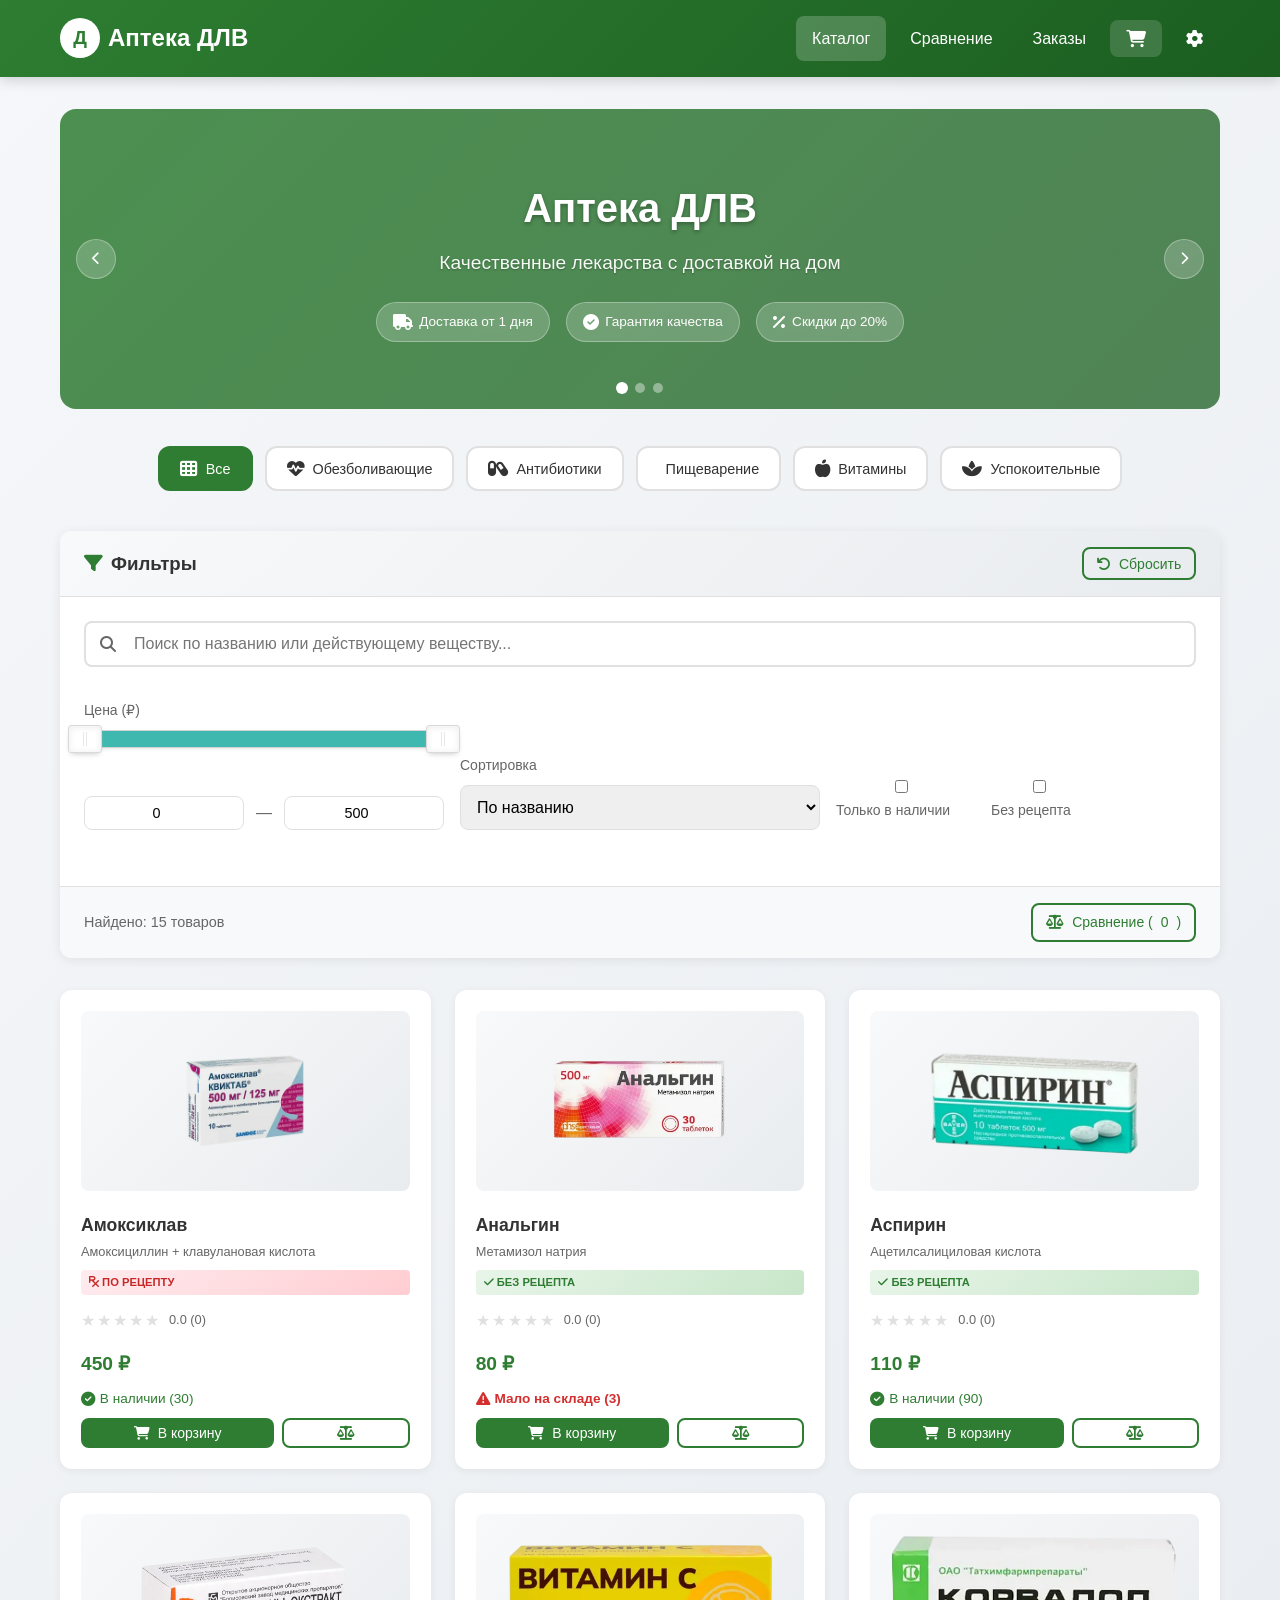
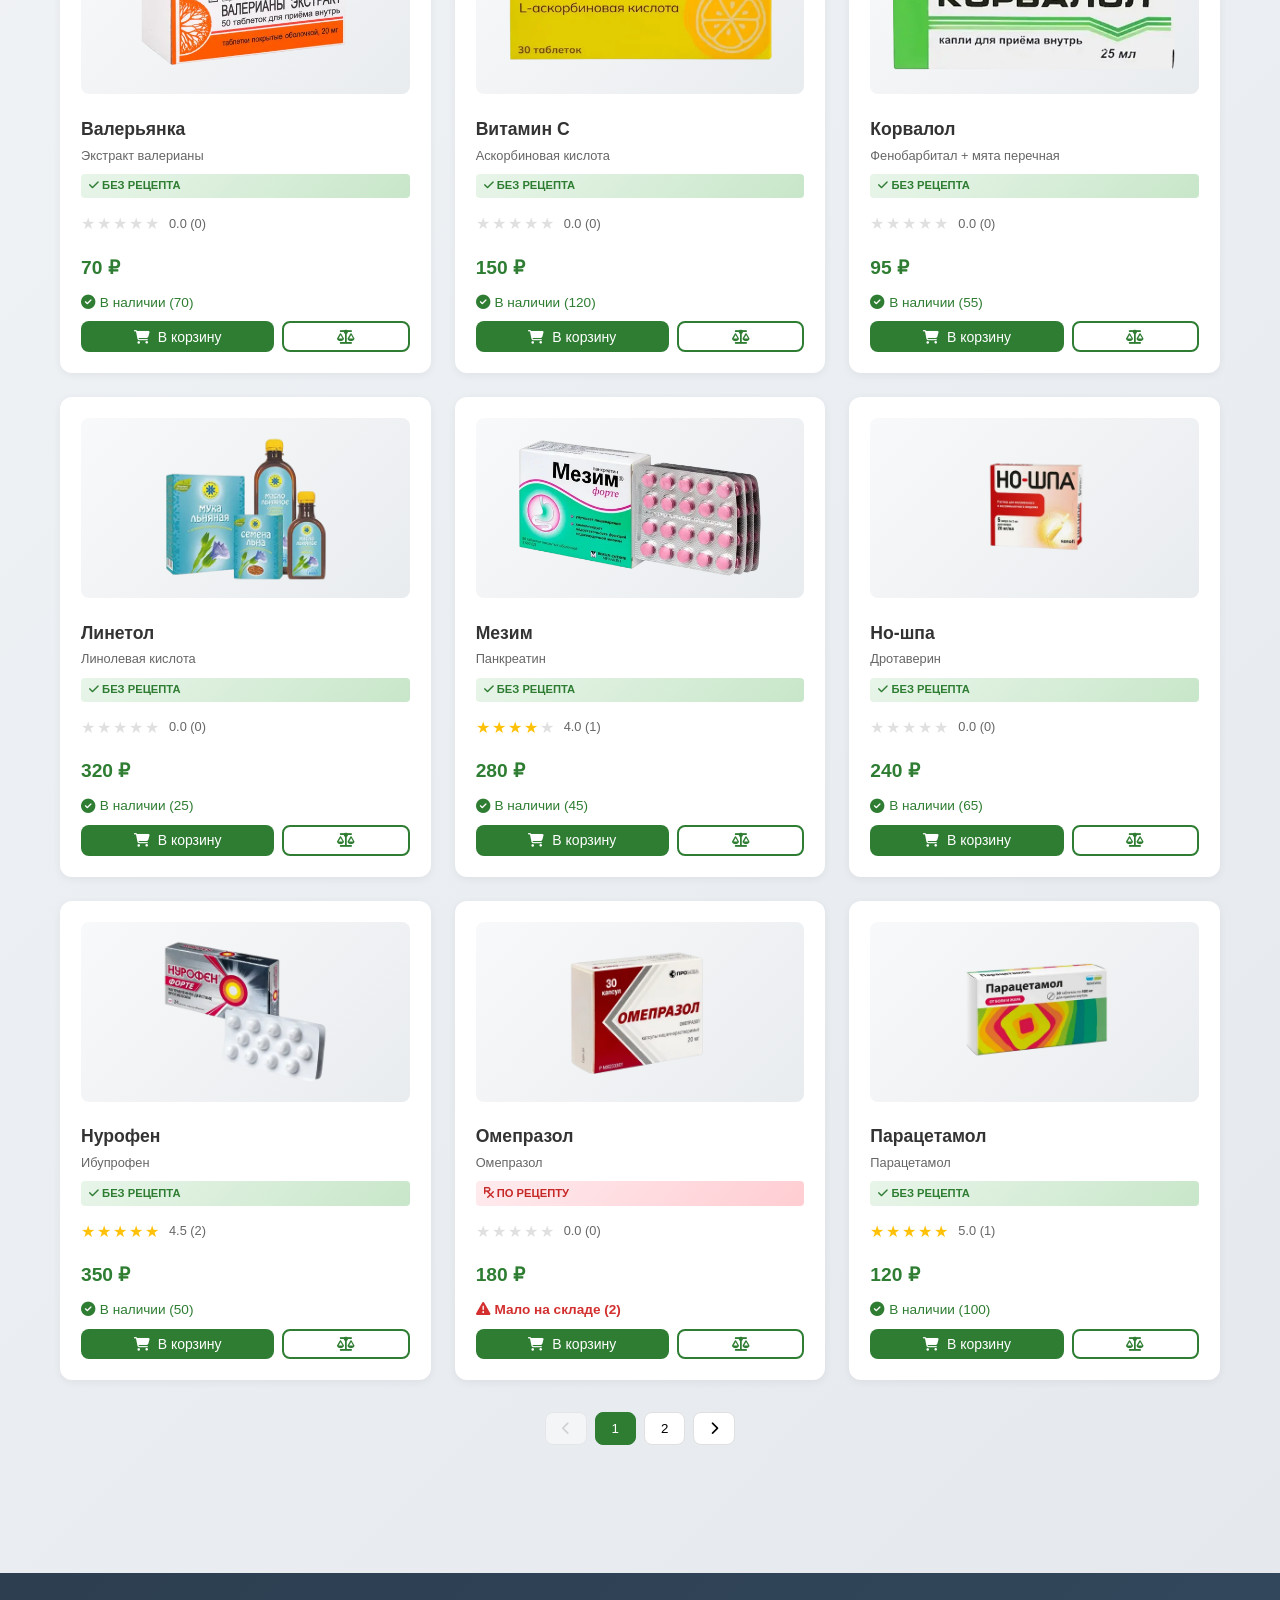
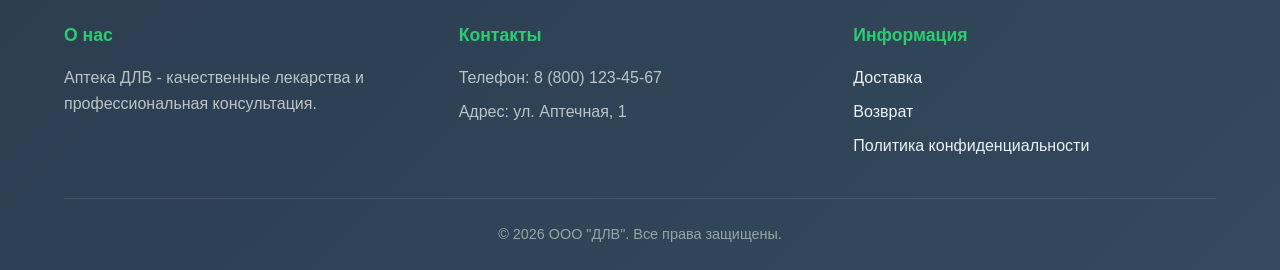
==== index.html @ 84125426 "first commit" ====
<!DOCTYPE html>
<html lang="ru">
<head>
    <meta charset="UTF-8">
    <meta name="viewport" content="width=device-width, initial-scale=1.0">
    <title>Аптека ДЛВ - Каталог</title>
    <link rel="stylesheet" href="css/style.css">
    <link rel="stylesheet" href="https://cdnjs.cloudflare.com/ajax/libs/font-awesome/6.4.0/css/all.min.css">
    <link rel="stylesheet" href="libs/nouislider.min.css">
</head>
<body>
    <header>
        <div class="container">
            <div class="header-content">
                <a href="index.html" class="logo">
                    <span class="logo-icon">Д</span>
                    Аптека ДЛВ
                </a>
                <nav>
                    <a href="index.html" class="active">Каталог</a>
                    <a href="compare.html">Сравнение</a>
                    <a href="orders.html">Заказы</a>
                    <a href="cart.html" class="cart-link">
                        <i class="fas fa-shopping-cart"></i>
                        <span id="cart-counter">0</span>
                    </a>
                    <a href="admin.html" title="Админ-панель">
                        <i class="fas fa-cog"></i>
                    </a>
                </nav>
            </div>
        </div>
    </header>

    <main>
        <div class="container">
            <div class="hero-slider">
                <div class="hero-slides">
                    <div class="hero-slide active" style="background-image: url('assets/images/hero-1.jpg');">
                        <div class="hero-overlay"></div>
                        <div class="hero-content">
                            <h1>Аптека ДЛВ</h1>
                            <p>Качественные лекарства с доставкой на дом</p>
                            <div class="hero-badges">
                                <span class="hero-badge"><i class="fas fa-truck"></i> Доставка от 1 дня</span>
                                <span class="hero-badge"><i class="fas fa-check-circle"></i> Гарантия качества</span>
                                <span class="hero-badge"><i class="fas fa-percent"></i> Скидки до 20%</span>
                            </div>
                        </div>
                    </div>
                    <div class="hero-slide" style="background-image: url('assets/images/hero-2.jpg');">
                        <div class="hero-overlay"></div>
                        <div class="hero-content">
                            <h1>Более 1000 товаров</h1>
                            <p>Широкий ассортимент лекарств и витаминов</p>
                            <div class="hero-badges">
                                <span class="hero-badge"><i class="fas fa-pills"></i> Рецептурные препараты</span>
                                <span class="hero-badge"><i class="fas fa-leaf"></i> Натуральные средства</span>
                                <span class="hero-badge"><i class="fas fa-shield-alt"></i> Сертифицированная продукция</span>
                            </div>
                        </div>
                    </div>
                    <div class="hero-slide" style="background-image: url('assets/images/hero-3.jpg');">
                        <div class="hero-overlay"></div>
                        <div class="hero-content">
                            <h1>Профессиональная консультация</h1>
                            <p>Наши фармацевты помогут подобрать нужное лекарство</p>
                            <div class="hero-badges">
                                <span class="hero-badge"><i class="fas fa-user-md"></i> Опытные специалисты</span>
                                <span class="hero-badge"><i class="fas fa-clock"></i> Работаем ежедневно</span>
                                <span class="hero-badge"><i class="fas fa-phone"></i> 8 (800) 123-45-67</span>
                            </div>
                        </div>
                    </div>
                </div>
                <button class="hero-prev" onclick="changeSlide(-1)"><i class="fas fa-chevron-left"></i></button>
                <button class="hero-next" onclick="changeSlide(1)"><i class="fas fa-chevron-right"></i></button>
                <div class="hero-dots"></div>
            </div>

            <div class="category-tabs">
                <button class="category-tab active" data-category="">
                    <i class="fas fa-th"></i>
                    <span>Все</span>
                </button>
                <button class="category-tab" data-category="Обезболивающие">
                    <i class="fas fa-heartbeat"></i>
                    <span>Обезболивающие</span>
                </button>
                <button class="category-tab" data-category="Антибиотики">
                    <i class="fas fa-capsules"></i>
                    <span>Антибиотики</span>
                </button>
                <button class="category-tab" data-category="Пищеварение">
                    <i class="fas fa-stomach"></i>
                    <span>Пищеварение</span>
                </button>
                <button class="category-tab" data-category="Витамины">
                    <i class="fas fa-apple-whole"></i>
                    <span>Витамины</span>
                </button>
                <button class="category-tab" data-category="Успокоительные">
                    <i class="fas fa-spa"></i>
                    <span>Успокоительные</span>
                </button>
            </div>

            <div class="filters-panel">
                <div class="filters-header">
                    <h3><i class="fas fa-filter"></i> Фильтры</h3>
                    <button class="btn btn-sm btn-outline" id="clear-filters">
                        <i class="fas fa-undo"></i> Сбросить
                    </button>
                </div>
                <div class="filters-body">
                    <div class="filter-row">
                        <div class="filter-search">
                            <i class="fas fa-search"></i>
                            <input type="text" id="search-input" placeholder="Поиск по названию или действующему веществу...">
                        </div>
                    </div>
                    <div class="filter-row filters-grid">
                        <div class="filter-group">
                            <label>Цена (₽)</label>
                            <div id="price-slider" class="price-slider"></div>
                            <div class="price-inputs">
                                <input type="number" id="price-min" placeholder="От" value="0">
                                <span>—</span>
                                <input type="number" id="price-max" placeholder="До" value="1000">
                            </div>
                        </div>
                        <div class="filter-group">
                            <label>Сортировка</label>
                            <select id="sort-select">
                                <option value="name">По названию</option>
                                <option value="price-asc">Цена ↑</option>
                                <option value="price-desc">Цена ↓</option>
                                <option value="rating">По рейтингу</option>
                                <option value="stock">По популярности</option>
                            </select>
                        </div>
                        <div class="filter-group filter-checkboxes">
                            <label class="checkbox-wrapper">
                                <input type="checkbox" id="in-stock-only">
                                <span>Только в наличии</span>
                            </label>
                            <label class="checkbox-wrapper">
                                <input type="checkbox" id="prescription-only">
                                <span>Без рецепта</span>
                            </label>
                        </div>
                    </div>
                </div>
                <div class="results-info">
                    <span id="results-count">Найдено: 0 товаров</span>
                    <span class="compare-link">
                        <a href="compare.html" class="btn btn-outline btn-sm">
                            <i class="fas fa-balance-scale"></i> Сравнение (<span id="compare-count">0</span>)
                        </a>
                    </span>
                </div>
            </div>

            <div id="goods-container" class="grid goods-grid"></div>
            
            <div id="pagination" class="pagination"></div>
        </div>
    </main>

    <footer>
        <div class="container">
            <div class="footer-content">
                <div class="footer-section">
                    <h4>О нас</h4>
                    <p>Аптека ДЛВ - качественные лекарства и профессиональная консультация.</p>
                </div>
                <div class="footer-section">
                    <h4>Контакты</h4>
                    <p>Телефон: 8 (800) 123-45-67</p>
                    <p>Адрес: ул. Аптечная, 1</p>
                </div>
                <div class="footer-section">
                    <h4>Информация</h4>
                    <a href="#">Доставка</a>
                    <a href="#">Возврат</a>
                    <a href="#">Политика конфиденциальности</a>
                </div>
            </div>
            <div class="footer-bottom">
                <p>&copy; 2026 ООО "ДЛВ". Все права защищены.</p>
            </div>
        </div>
    </footer>

    <script src="libs/nouislider.min.js"></script>
    <script src="js/common.js"></script>
    <script src="js/index.js"></script>
</body>
</html>
---- css/style.css ----
* {
    margin: 0;
    padding: 0;
    box-sizing: border-box;
}

:root {
    --primary-color: #2E7D32;
    --primary-light: #4CAF50;
    --primary-dark: #1B5E20;
    --secondary-color: #FFA000;
    --danger-color: #D32F2F;
    --warning-color: #F57C00;
    --light-gray: #F5F5F5;
    --border-color: #E0E0E0;
    --text-color: #333;
    --text-secondary: #666;
    --shadow: 0 2px 8px rgba(0,0,0,0.1);
    --radius: 8px;
}

body {
    font-family: -apple-system, BlinkMacSystemFont, 'Segoe UI', Roboto, Oxygen, Ubuntu, sans-serif;
    line-height: 1.6;
    color: var(--text-color);
    background: linear-gradient(135deg, #f5f7fa 0%, #e4e8ec 100%);
    min-height: 100vh;
    display: flex;
    flex-direction: column;
}

.container {
    max-width: 1200px;
    margin: 0 auto;
    padding: 0 20px;
    width: 100%;
}

header {
    background: linear-gradient(135deg, var(--primary-color) 0%, var(--primary-dark) 100%);
    color: white;
    padding: 1rem 0;
    box-shadow: 0 4px 12px rgba(0,0,0,0.15);
    position: sticky;
    top: 0;
    z-index: 100;
}

.header-content {
    display: flex;
    justify-content: space-between;
    align-items: center;
    flex-wrap: wrap;
    gap: 1rem;
}

.logo {
    font-size: 1.5rem;
    font-weight: bold;
    color: white;
    text-decoration: none;
    display: flex;
    align-items: center;
    gap: 0.5rem;
}

.logo-icon {
    width: 40px;
    height: 40px;
    background: white;
    border-radius: 50%;
    display: flex;
    align-items: center;
    justify-content: center;
    color: var(--primary-color);
    font-weight: bold;
    font-size: 1.2rem;
}

nav {
    display: flex;
    gap: 0.5rem;
    align-items: center;
}

nav a {
    color: white;
    text-decoration: none;
    padding: 0.6rem 1rem;
    border-radius: var(--radius);
    transition: all 0.2s;
    display: flex;
    align-items: center;
    gap: 0.5rem;
}

nav a:hover, nav a.active {
    background: rgba(255,255,255,0.2);
}

nav a i {
    font-size: 1.1rem;
}

.cart-link {
    position: relative;
    background: rgba(255,255,255,0.15);
}

#cart-counter {
    position: absolute;
    top: -5px;
    right: -5px;
    background: var(--secondary-color);
    color: white;
    border-radius: 50%;
    width: 22px;
    height: 22px;
    display: flex;
    text-align: center;
    align-items: center;
    justify-content: center;
    font-size: 0.75rem;
    font-weight: bold;
}

main {
    flex: 1;
    padding: 2rem 0;
}

h1 {
    color: var(--primary-dark);
    margin-bottom: 1rem;
    font-size: 2rem;
}

h2 {
    color: var(--primary-color);
    margin-bottom: 1rem;
}

h3 {
    margin-bottom: 0.75rem;
}

.hero-slider {
    position: relative;
    border-radius: 16px;
    overflow: hidden;
    margin-bottom: 2rem;
    height: 300px;
}

.hero-slides {
    position: relative;
    width: 100%;
    height: 100%;
}

.hero-slide {
    position: absolute;
    top: 0;
    left: 0;
    width: 100%;
    height: 100%;
    background-size: cover;
    background-position: center;
    opacity: 0;
    transition: opacity 0.8s ease;
    display: flex;
    align-items: center;
    justify-content: center;
}

.hero-slide.active {
    opacity: 1;
}

.hero-overlay {
    position: absolute;
    top: 0;
    left: 0;
    width: 100%;
    height: 100%;
    background: linear-gradient(135deg, rgba(46, 125, 50, 0.85) 0%, rgba(27, 94, 32, 0.75) 100%);
}

.hero-content {
    position: relative;
    z-index: 2;
    text-align: center;
    color: white;
    padding: 2rem;
}

.hero-slider h1 {
    font-size: 2.5rem;
    margin-bottom: 0.5rem;
    color: white;
    text-shadow: 0 2px 4px rgba(0,0,0,0.3);
}

.hero-slider p {
    font-size: 1.2rem;
    opacity: 0.95;
    margin-bottom: 1.5rem;
    text-shadow: 0 1px 2px rgba(0,0,0,0.3);
}

.hero-badges {
    display: flex;
    justify-content: center;
    gap: 1rem;
    flex-wrap: wrap;
}

.hero-badge {
    background: rgba(255,255,255,0.2);
    backdrop-filter: blur(4px);
    padding: 0.5rem 1rem;
    border-radius: 20px;
    font-size: 0.85rem;
    display: flex;
    align-items: center;
    gap: 0.4rem;
    border: 1px solid rgba(255,255,255,0.3);
}

.hero-prev, .hero-next {
    position: absolute;
    top: 50%;
    transform: translateY(-50%);
    width: 40px;
    height: 40px;
    border-radius: 50%;
    background: rgba(255,255,255,0.2);
    backdrop-filter: blur(4px);
    border: 1px solid rgba(255,255,255,0.3);
    color: white;
    cursor: pointer;
    display: flex;
    align-items: center;
    justify-content: center;
    transition: all 0.3s;
    z-index: 3;
}

.hero-prev { left: 1rem; }
.hero-next { right: 1rem; }

.hero-prev:hover, .hero-next:hover {
    background: rgba(255,255,255,0.3);
}

.hero-dots {
    position: absolute;
    bottom: 1rem;
    left: 50%;
    transform: translateX(-50%);
    display: flex;
    gap: 0.5rem;
    z-index: 3;
}

.hero-dot {
    width: 10px;
    height: 10px;
    border-radius: 50%;
    background: rgba(255,255,255,0.4);
    cursor: pointer;
    transition: all 0.3s;
    border: none;
}

.hero-dot.active {
    background: white;
    transform: scale(1.2);
    gap: 0.5rem;
}

.hero-badge i {
    font-size: 1rem;
}

.category-tabs {
    display: flex;
    justify-content: center;
    gap: 0.75rem;
    margin-bottom: 2rem;
    overflow-x: auto;
    padding-top: 5px;
    padding-bottom: 0.5rem;
    scrollbar-width: thin;
}

.category-tab {
    background: white;
    border: 2px solid var(--border-color);
    border-radius: 12px;
    padding: 0.75rem 1.25rem;
    cursor: pointer;
    transition: all 0.3s;
    display: flex;
    align-items: center;
    gap: 0.5rem;
    white-space: nowrap;
    font-size: 0.9rem;
    color: var(--text-color);
}

.category-tab:hover {
    border-color: var(--primary-color);
    transform: translateY(-2px);
    box-shadow: 0 4px 12px rgba(46, 125, 50, 0.2);
}

.category-tab.active {
    background: var(--primary-color);
    color: white;
    border-color: var(--primary-color);
}

.category-tab i {
    font-size: 1.1rem;
}

.filters-panel {
    background: white;
    border-radius: 12px;
    box-shadow: 0 2px 12px rgba(0,0,0,0.08);
    margin-bottom: 2rem;
    overflow: hidden;
}

.filters-header {
    display: flex;
    justify-content: space-between;
    align-items: center;
    padding: 1rem 1.5rem;
    background: linear-gradient(135deg, #f8f9fa 0%, #e9ecef 100%);
    border-bottom: 1px solid var(--border-color);
}

.filters-header h3 {
    margin: 0;
    color: var(--text-color);
    display: flex;
    align-items: center;
    gap: 0.5rem;
}

.filters-header h3 i {
    color: var(--primary-color);
}

.filters-body {
    padding: 1.5rem;
}

.filter-search {
    position: relative;
    margin-bottom: 1rem;
}

.filter-search i {
    position: absolute;
    left: 1rem;
    top: 50%;
    transform: translateY(-50%);
    color: var(--text-secondary);
    font-size: 1rem;
}

.filter-search input {
    padding-left: 3rem;
    border: 2px solid var(--border-color);
    border-radius: 8px;
}

.filter-search input:focus {
    border-color: var(--primary-color);
}

.filters-grid {
    display: grid;
    grid-template-columns: 1fr 1fr 1.5fr;
    gap: 1.5rem;
    align-items: end;
}

@media (max-width: 768px) {
    .filters-grid {
        grid-template-columns: 1fr;
    }
}

.filter-group label {
    display: block;
    margin-bottom: 0.5rem;
    font-weight: 500;
    color: var(--text-secondary);
    font-size: 0.875rem;
}

.price-range {
    display: flex;
    align-items: center;
    gap: 0.75rem;
}

.price-range input {
    flex: 1;
    text-align: center;
}

.price-range span {
    color: var(--text-secondary);
}

.filter-checkboxes {
    display: flex;
    gap: 1.5rem;
    flex-wrap: wrap;
}

.results-info {
    padding: 1rem 1.5rem;
    background: #f8f9fa;
    border-top: 1px solid var(--border-color);
    font-size: 0.9rem;
    color: var(--text-secondary);
    display: flex;
    justify-content: space-between;
    align-items: center;
}

.results-info .compare-link {
    margin-left: 1rem;
}

.price-slider {
    margin-bottom: 0.75rem;
}

.price-inputs {
    display: flex;
    align-items: center;
    gap: 0.75rem;
    margin-top: 3rem;
}

.price-inputs input {
    flex: 1;
    text-align: center;
    padding: 0.5rem;
    font-size: 0.9rem;
}

.price-inputs span {
    color: var(--text-secondary);
}

.noUi-connect {
    background: var(--primary-color);
}

.noUi-handle {
    background: var(--primary-color);
    border-radius: 50%;
    border: 2px solid white;
    box-shadow: 0 2px 4px rgba(0,0,0,0.2);
}

.noUi-handle:hover {
    background: var(--primary-dark);
}

.noUi-horizontal {
    height: 8px;
}

.noUi-target {
    border-radius: 4px;
    border: none;
    box-shadow: inset 0 1px 3px rgba(0,0,0,0.1);
}

.catalog-actions {
    display: flex;
    justify-content: flex-end;
    margin-bottom: 1rem;
}

.btn {
    padding: 0.6rem 1.2rem;
    border: none;
    border-radius: var(--radius);
    cursor: pointer;
    font-size: 1rem;
    transition: all 0.2s;
    display: inline-flex;
    align-items: center;
    gap: 0.5rem;
    text-decoration: none;
    position: relative;
    z-index: 1;
    overflow: hidden;
}

.btn:hover {
    z-index: 10;
}

.btn-primary {
    background: var(--primary-color);
    color: white;
}

.btn-primary:hover {
    background: var(--primary-dark);
    transform: translateY(-1px);
}

.btn-secondary {
    background: var(--secondary-color);
    color: white;
}

.btn-secondary:hover {
    background: #F57C00;
}

.btn-danger {
    background: var(--danger-color);
    color: white;
}

.btn-danger:hover {
    background: #B71C1C;
}

.btn-outline {
    border: 2px solid var(--primary-color);
    background: transparent;
    color: var(--primary-color);
}

.btn-outline:hover {
    background: var(--primary-color);
    color: white;
}

.btn-sm {
    padding: 0.4rem 0.8rem;
    font-size: 0.875rem;
    /* width: 24%; */
}

.btn:disabled {
    opacity: 0.6;
    cursor: not-allowed;
}

input, select, textarea {
    padding: 0.75rem;
    border: 1px solid var(--border-color);
    border-radius: var(--radius);
    font-size: 1rem;
    width: 100%;
    transition: border-color 0.2s;
}

input:focus, select:focus, textarea:focus {
    outline: none;
    border-color: var(--primary-color);
}

.card {
    background: white;
    border-radius: 12px;
    box-shadow: 0 2px 8px rgba(0,0,0,0.06);
    padding: 1.25rem;
    transition: box-shadow 0.3s;
    border: 1px solid transparent;
    overflow: hidden;
}

.card:hover {
    box-shadow: 0 4px 15px rgba(0,0,0,0.1);
    border-color: var(--primary-light);
}

.grid {
    display: grid;
    gap: 1.5rem;
    isolation: isolate;
}

.goods-grid {
    grid-template-columns: repeat(auto-fill, minmax(280px, 1fr));
    isolation: isolate;
}

.product-card {
    display: flex;
    flex-direction: column;
    height: 100%;
    position: relative;
    isolation: isolate;
}

.product-card .compare-badge {
    position: absolute;
    top: 10px;
    right: 10px;
    background: var(--primary-color);
    color: white;
    width: 32px;
    height: 32px;
    border-radius: 50%;
    display: flex;
    align-items: center;
    justify-content: center;
    z-index: 2;
}

.breadcrumb {
    display: flex;
    align-items: center;
    gap: 0.5rem;
    margin-bottom: 1.5rem;
    font-size: 0.9rem;
    color: var(--text-secondary);
}

.breadcrumb a {
    color: var(--primary-color);
    text-decoration: none;
}

.breadcrumb a:hover {
    text-decoration: underline;
}

.breadcrumb i {
    font-size: 0.7rem;
}

.product-detail-grid {
    display: flex;
    gap: 2rem;
    margin-bottom: 2rem;
    align-items: flex-start;
    isolation: isolate;
}

@media (max-width: 768px) {
    .product-detail-grid {
        flex-direction: column;
    }
}

.product-gallery {
    flex: 1;
    max-width: 400px;
    isolation: isolate;
}

.product-main-image {
    background: white;
    border-radius: 12px;
    padding: 2rem;
    box-shadow: 0 2px 8px rgba(0,0,0,0.06);
    display: flex;
    align-items: center;
    justify-content: center;
}

.product-main-image img {
    max-width: 100%;
    max-height: 400px;
    object-fit: contain;
}

.product-badges {
    display: flex;
    gap: 0.5rem;
    margin-top: 1rem;
    flex-wrap: wrap;
}

.product-info-detail {
    flex: 1.2;
    display: flex;
    flex-direction: column;
    isolation: isolate;
}

.product-info-detail h1 {
    font-size: 2rem;
    color: var(--text-color);
    margin-bottom: 0.5rem;
}

.product-substance-detail {
    color: var(--text-secondary);
    margin-bottom: 1rem;
    font-size: 1rem;
}

.product-rating-section {
    display: flex;
    align-items: center;
    gap: 1rem;
    margin-bottom: 1.5rem;
}

.rating-large {
    display: flex;
    gap: 2px;
}

.rating-large .rating-star {
    font-size: 1.3rem;
}

.reviews-count {
    color: var(--text-secondary);
    font-size: 0.9rem;
}

.product-price-box {
    background: linear-gradient(135deg, #E8F5E9 0%, #C8E6C9 100%);
    padding: 1rem;
    border-radius: 10px;
    margin-bottom: 0.75rem;
}

#product-price {
    font-size: 2rem;
    font-weight: bold;
    color: var(--primary-color);
}

#product-unit {
    font-size: 0.8rem;
    color: var(--text-secondary);
    margin-left: 0.5rem;
}

.product-stock-box {
    display: flex;
    align-items: center;
    gap: 0.5rem;
    padding: 0.5rem 0.75rem;
    background: white;
    border-radius: 6px;
    margin-bottom: 1rem;
    border: 1px solid var(--border-color);
    font-size: 0.9rem;
}

.product-stock-box.low {
    background: #FFF3E0;
    border-color: var(--warning-color);
    color: var(--warning-color);
}

.product-stock-box i {
    font-size: 1.2rem;
}

.product-actions-detail {
    display: flex;
    gap: 1rem;
    margin-bottom: 1rem;
    flex-wrap: wrap;
    justify-content: flex-start;
    align-items: center;
}

.product-delivery-info {
    display: flex;
    gap: 1rem;
    flex-wrap: wrap;
    margin-bottom: 1rem;
}

.delivery-item {
    display: flex;
    align-items: center;
    gap: 0.4rem;
    font-size: 0.85rem;
    color: var(--text-secondary);
}

.delivery-item i {
    color: var(--success-color);
}

.quantity-selector {
    display: flex;
    align-items: center;
    border: 2px solid var(--border-color);
    border-radius: 8px;
    overflow: hidden;
}

.qty-btn {
    width: 40px;
    height: 44px;
    border: none;
    background: #f8f9fa;
    cursor: pointer;
    font-size: 1rem;
    transition: all 0.2s;
}

.qty-btn:hover {
    background: var(--primary-color);
    color: white;
}

#quantity-input {
    width: 60px;
    text-align: center;
    border: none;
    font-size: 1.1rem;
    font-weight: bold;
    -moz-appearance: textfield;
}

#quantity-input::-webkit-outer-spin-button,
#quantity-input::-webkit-inner-spin-button {
    -webkit-appearance: none;
    margin: 0;
}

.btn-lg {
    padding: 0.75rem 2rem;
    font-size: 1.1rem;
}

.btn-lg:disabled {
    opacity: 0.6;
    cursor: not-allowed;
}

.product-delivery-info {
    display: flex;
    gap: 1.5rem;
    margin-bottom: 1.5rem;
    flex-wrap: wrap;
}

.delivery-item {
    display: flex;
    align-items: center;
    gap: 0.5rem;
    color: var(--primary-color);
    font-size: 0.9rem;
}

.prescription-warning-detail {
    display: flex;
    gap: 1rem;
    padding: 1rem;
    background: #FFF3E0;
    border: 1px solid #FFB74D;
    border-radius: 8px;
    margin-bottom: 1rem;
}

.prescription-warning-detail i {
    color: var(--warning-color);
    font-size: 1.5rem;
}

.prescription-warning-detail strong {
    display: block;
    margin-bottom: 0.25rem;
}

.prescription-warning-detail p {
    color: var(--text-secondary);
    font-size: 0.9rem;
    margin-bottom: 0.5rem;
}

.low-stock-warning {
    display: flex;
    align-items: center;
    gap: 0.5rem;
    padding: 0.75rem 1rem;
    background: #FFEBEE;
    border-radius: 8px;
    color: var(--danger-color);
    font-weight: 600;
    margin-bottom: 1rem;
}

.product-actions-secondary {
    margin-top: 1rem;
}

.product-tabs {
    display: flex;
    gap: 0;
    margin-bottom: 1.5rem;
    border-bottom: 2px solid var(--border-color);
    overflow-x: auto;
}

.tab-btn {
    padding: 0.75rem 1.25rem;
    background: none;
    border: none;
    cursor: pointer;
    font-size: 0.95rem;
    color: var(--text-secondary);
    border-bottom: 2px solid transparent;
    margin-bottom: -2px;
    transition: all 0.2s;
    display: flex;
    align-items: center;
    gap: 0.4rem;
    white-space: nowrap;
    position: relative;
}

.tab-btn:hover {
    color: var(--primary-color);
    background: rgba(46, 204, 113, 0.05);
}

.tab-btn.active {
    color: var(--primary-color);
    border-bottom-color: var(--primary-color);
    font-weight: 600;
    background: rgba(46, 204, 113, 0.08);
}

.tab-content {
    display: none;
    animation: fadeIn 0.3s ease;
}

.tab-content.active {
    display: block;
}

@keyframes fadeIn {
    from { opacity: 0; transform: translateY(5px); }
    to { opacity: 1; transform: translateY(0); }
}

.card h3 {
    display: flex;
    align-items: center;
    gap: 0.5rem;
}

.card h3 i {
    color: var(--primary-color);
}

.description-text,
.composition-text,
.instructions-text {
    line-height: 1.6;
    color: var(--text-color);
    font-size: 0.95rem;
}

.instructions-text strong {
    color: var(--primary-color);
}

.instructions-text p {
    margin-bottom: 0.5rem;
}

.instructions-text br {
    display: none;
}

.reviews-container {
    display: grid;
    grid-template-columns: 1.5fr 1fr;
    gap: 1rem;
}

@media (max-width: 768px) {
    .reviews-container {
        grid-template-columns: 1fr;
    }
}

.reviews-header {
    display: flex;
    justify-content: space-between;
    align-items: flex-start;
    margin-bottom: 1rem;
    flex-wrap: wrap;
    gap: 0.75rem;
}

.reviews-summary {
    display: flex;
    gap: 1.5rem;
    align-items: center;
}

.rating-summary {
    text-align: center;
}

.rating-big {
    font-size: 2rem;
    font-weight: bold;
    color: var(--primary-color);
}

.rating-total {
    font-size: 0.85rem;
    color: var(--text-secondary);
}

.rating-bars {
    display: flex;
    flex-direction: column;
    gap: 0.25rem;
}

.rating-bar-row {
    display: flex;
    align-items: center;
    gap: 0.5rem;
    font-size: 0.85rem;
}

.rating-bar {
    width: 100px;
    height: 8px;
    background: var(--border-color);
    border-radius: 4px;
    overflow: hidden;
}

.rating-bar-fill {
    height: 100%;
    background: #FFC107;
    border-radius: 4px;
    transition: width 0.3s;
}

.reviews-list-card {
    max-height: 600px;
    overflow-y: auto;
}

.review-item-detailed {
    padding: 1.5rem;
    border-bottom: 1px solid var(--border-color);
}

.review-item-detailed:last-child {
    border-bottom: none;
}

.review-header-detailed {
    display: flex;
    align-items: center;
    gap: 1rem;
    margin-bottom: 0.75rem;
}

.review-avatar {
    width: 40px;
    height: 40px;
    background: var(--light-gray);
    border-radius: 50%;
    display: flex;
    align-items: center;
    justify-content: center;
    color: var(--text-secondary);
}

.review-meta {
    flex: 1;
}

.review-author-detailed {
    display: block;
    font-weight: 600;
}

.review-date-detailed {
    font-size: 0.85rem;
    color: var(--text-secondary);
}

.review-text-detailed {
    color: var(--text-color);
    line-height: 1.6;
}

.review-form-card h3 {
    margin-bottom: 1.5rem;
}

.star-rating-interactive {
    display: flex;
    gap: 0.25rem;
    margin-bottom: 0.5rem;
}

.star-rating-interactive .star {
    font-size: 2rem;
    color: #E0E0E0;
    cursor: pointer;
    transition: color 0.2s;
}

.star-rating-interactive .star.active,
.star-rating-interactive .star:hover {
    color: #FFC107;
}

.recommendations-section {
    margin-top: 3rem;
}

.recommendations-section h2 {
    display: flex;
    align-items: center;
    gap: 0.5rem;
    margin-bottom: 1.5rem;
}

.recommendations-section h2 i {
    color: var(--primary-color);
}

.recommendations-grid {
    display: grid;
    grid-template-columns: repeat(auto-fill, minmax(200px, 1fr));
    gap: 1.5rem;
}

.recommendation-card {
    background: white;
    border-radius: 12px;
    padding: 1rem;
    box-shadow: 0 2px 8px rgba(0,0,0,0.06);
    transition: all 0.3s;
    display: flex;
    flex-direction: column;
}

.recommendation-card:hover {
    transform: translateY(-4px);
    box-shadow: 0 8px 20px rgba(0,0,0,0.1);
}

.recommendation-card img {
    width: 100%;
    height: 120px;
    object-fit: contain;
    border-radius: 8px;
    margin-bottom: 0.75rem;
    background: var(--light-gray);
}

.recommendation-info {
    display: flex;
    flex-direction: column;
    gap: 0.25rem;
}

.recommendation-name {
    font-weight: 600;
    color: var(--text-color);
    text-decoration: none;
    font-size: 0.95rem;
}

.recommendation-name:hover {
    color: var(--primary-color);
}

.recommendation-substance {
    font-size: 0.8rem;
    color: var(--text-secondary);
}

.recommendation-rating .rating-star {
    font-size: 0.85rem;
}

.recommendation-price {
    font-weight: bold;
    color: var(--primary-color);
    font-size: 1.1rem;
    margin: 0.25rem 0;
}

.recommendations-empty {
    text-align: center;
    padding: 2rem;
    background: white;
    border-radius: 12px;
    color: var(--text-secondary);
}

.reviews-empty {
    display: flex;
    flex-direction: column;
    align-items: center;
    padding: 3rem 1rem;
    text-align: center;
}

.reviews-empty i {
    font-size: 3rem;
    color: var(--border-color);
    margin-bottom: 1rem;
}

.reviews-empty h4 {
    margin-bottom: 0.5rem;
}

.product-card .product-image {
    width: 100%;
    height: 180px;
    object-fit: contain;
    border-radius: var(--radius);
    margin-bottom: 1rem;
    background: linear-gradient(135deg, #f8f9fa 0%, #e9ecef 100%);
    padding: 1rem;
    transition: transform 0.3s;
}

.product-card:hover .product-image {
    transform: scale(1.05);
}

.product-card .product-info {
    flex: 1;
    display: flex;
    flex-direction: column;
}

.product-card .product-name {
    font-size: 1.1rem;
    font-weight: 600;
    color: var(--text-color);
    text-decoration: none;
    margin-bottom: 0.3rem;
    transition: color 0.2s;
    line-height: 1.3;
}

.product-card .product-name:hover {
    color: var(--primary-color);
}

.product-card .product-substance {
    font-size: 0.8rem;
    color: var(--text-secondary);
    margin-bottom: 0.5rem;
}

.badge {
    display: inline-block;
    padding: 0.2rem 0.5rem;
    border-radius: 4px;
    font-size: 0.7rem;
    font-weight: 600;
    text-transform: uppercase;
    margin-bottom: 0.3rem;
}

.badge-recipe {
    background: linear-gradient(135deg, #FFEBEE 0%, #FFCDD2 100%);
    color: #C62828;
}

.badge-no-recipe {
    background: linear-gradient(135deg, #E8F5E9 0%, #C8E6C9 100%);
    color: #2E7D32;
}

.rating {
    display: flex;
    gap: 2px;
    margin: 0.5rem 0;
    align-items: center;
}

.rating-star {
    color: #FFC107;
    font-size: 1rem;
}

.rating-star.empty {
    color: #E0E0E0;
}

.rating-count {
    font-size: 0.8rem;
    color: var(--text-secondary);
    margin-left: 0.5rem;
}

.product-card .product-price {
    font-size: 1.4rem;
    font-weight: bold;
    color: var(--primary-color);
    margin: 0.5rem 0;
}

.product-card .product-stock {
    font-size: 0.85rem;
    margin-bottom: 0.5rem;
    display: flex;
    align-items: center;
    gap: 0.3rem;
}

.product-card .product-stock.low-stock {
    color: var(--danger-color);
    font-weight: 600;
}

.product-card .product-stock.in-stock {
    color: var(--primary-color);
}

.product-card .product-stock i {
    font-size: 0.9rem;
}

.product-card .product-actions {
    margin-top: auto;
    display: flex;
    gap: 0.5rem;
    flex-wrap: wrap;
    justify-content: center;
}

.product-card .product-actions .btn {
    flex: 1 1 auto;
    justify-content: center;
    min-width: 100px;
}

.filters {
    background: white;
    padding: 1.5rem;
    border-radius: var(--radius);
    box-shadow: var(--shadow);
    margin-bottom: 2rem;
}

.filters h3 {
    margin-bottom: 1rem;
}

.filter-group {
    margin-bottom: 1rem;
}

.filter-group label {
    display: block;
    margin-bottom: 0.5rem;
    font-weight: 500;
}

.filter-row {
    display: flex;
    gap: 1rem;
    flex-wrap: wrap;
    align-items: flex-end;
    margin-bottom: 1rem;
}

.filter-row > div {
    flex: 1;
    min-width: 150px;
}

.pagination {
    display: flex;
    justify-content: center;
    gap: 0.5rem;
    margin: 2rem 0;
}

.pagination button {
    padding: 0.5rem 1rem;
    border: 1px solid var(--border-color);
    background: white;
    border-radius: var(--radius);
    cursor: pointer;
    transition: all 0.2s;
}

.pagination button:hover {
    background: var(--primary-color);
    color: white;
    border-color: var(--primary-color);
}

.pagination button.active {
    background: var(--primary-color);
    color: white;
    border-color: var(--primary-color);
}

.pagination button:disabled {
    opacity: 0.5;
    cursor: not-allowed;
}

.cart-page {
    padding: 2rem 0;
}

.cart-layout {
    display: grid;
    grid-template-columns: 1fr 380px;
    gap: 2rem;
    align-items: start;
}

.cart-main {
    background: white;
    border-radius: 12px;
    box-shadow: 0 2px 12px rgba(0,0,0,0.06);
    overflow: hidden;
}

.cart-header-bar {
    display: flex;
    justify-content: space-between;
    align-items: center;
    padding: 1.25rem 1.5rem;
    border-bottom: 1px solid var(--border-color);
    background: linear-gradient(135deg, #f8f9fa 0%, #ffffff 100%);
}

.cart-header-bar h2 {
    display: flex;
    align-items: center;
    gap: 0.5rem;
    font-size: 1.1rem;
    margin: 0;
}

.cart-header-bar h2 i {
    color: var(--primary-color);
}

.cart-items-list {
    padding: 1rem;
}

.cart-item-card {
    display: grid;
    grid-template-columns: 80px 1fr auto auto auto auto;
    align-items: center;
    gap: 1rem;
    padding: 1rem;
    border-bottom: 1px solid var(--border-color);
    transition: background 0.2s;
}

.cart-item-card:last-child {
    border-bottom: none;
}

.cart-item-card:hover {
    background: #fafbfc;
}

.cart-item-image-wrapper {
    width: 80px;
    height: 80px;
    background: var(--light-gray);
    border-radius: 8px;
    overflow: hidden;
    display: flex;
    align-items: center;
    justify-content: center;
}

.cart-item-image-wrapper img {
    max-width: 100%;
    max-height: 100%;
    object-fit: contain;
}

.cart-item-info {
    display: flex;
    flex-direction: column;
    gap: 0.25rem;
}

.cart-item-name {
    font-weight: 600;
    color: var(--text-color);
    text-decoration: none;
    font-size: 0.95rem;
}

.cart-item-name:hover {
    color: var(--primary-color);
}

.cart-item-substance {
    font-size: 0.8rem;
    color: var(--text-secondary);
}

.cart-item-price {
    font-weight: 600;
    font-size: 0.95rem;
    min-width: 80px;
}

.cart-item-quantity {
    min-width: 120px;
}

.quantity-control {
    display: flex;
    align-items: center;
    border: 2px solid var(--border-color);
    border-radius: 8px;
    overflow: hidden;
}

.qty-btn {
    width: 36px;
    height: 36px;
    border: none;
    background: #f8f9fa;
    cursor: pointer;
    font-size: 0.9rem;
    transition: all 0.2s;
    display: flex;
    align-items: center;
    justify-content: center;
}

.qty-btn:hover:not(:disabled) {
    background: var(--primary-color);
    color: white;
}

.qty-btn:disabled {
    opacity: 0.4;
    cursor: not-allowed;
}

.qty-value {
    width: 40px;
    text-align: center;
    font-weight: 600;
    font-size: 0.95rem;
    background: white;
}

.cart-item-sum {
    font-weight: bold;
    color: var(--primary-color);
    font-size: 1rem;
    min-width: 90px;
    text-align: right;
}

.cart-item-actions {
    min-width: 40px;
    display: flex;
    justify-content: center;
}

.btn-remove-item {
    width: 36px;
    height: 36px;
    border: none;
    background: none;
    color: var(--text-secondary);
    cursor: pointer;
    border-radius: 8px;
    transition: all 0.2s;
    display: flex;
    align-items: center;
    justify-content: center;
}

.btn-remove-item:hover {
    background: #fee2e2;
    color: var(--danger-color);
}

.cart-continue {
    padding: 1rem 1.5rem;
    border-top: 1px solid var(--border-color);
    background: #fafbfc;
}

.cart-sidebar {
    display: flex;
    flex-direction: column;
    gap: 1.5rem;
}

.cart-summary-card, .order-form-card {
    background: white;
    border-radius: 12px;
    box-shadow: 0 2px 12px rgba(0,0,0,0.06);
    padding: 1.25rem;
}

.cart-summary-card h3, .order-form-card h3 {
    display: flex;
    align-items: center;
    gap: 0.5rem;
    font-size: 1rem;
    margin-bottom: 1rem;
    padding-bottom: 0.75rem;
    border-bottom: 1px solid var(--border-color);
}

.cart-summary-card h3 i, .order-form-card h3 i {
    color: var(--primary-color);
}

.promo-section {
    margin-bottom: 1rem;
}

.promo-section label {
    display: flex;
    align-items: center;
    gap: 0.4rem;
    font-size: 0.85rem;
    color: var(--text-secondary);
    margin-bottom: 0.5rem;
}

.promo-input-group {
    display: flex;
    gap: 0.5rem;
}

.promo-input-group input {
    flex: 1;
    padding: 0.5rem 0.75rem;
    border: 2px solid var(--border-color);
    border-radius: 6px;
    font-size: 0.9rem;
}

.promo-input-group input:focus {
    border-color: var(--primary-color);
    outline: none;
}

.promo-applied {
    display: flex;
    align-items: center;
    justify-content: space-between;
    padding: 0.5rem 0.75rem;
    background: #E8F5E9;
    border-radius: 6px;
    margin-top: 0.5rem;
}

.promo-badge {
    display: flex;
    align-items: center;
    gap: 0.4rem;
    font-size: 0.85rem;
    color: var(--success-color);
    font-weight: 500;
}

.btn-remove-promo {
    background: none;
    border: none;
    color: var(--text-secondary);
    cursor: pointer;
    padding: 0.25rem;
    border-radius: 4px;
    transition: all 0.2s;
}

.btn-remove-promo:hover {
    color: var(--danger-color);
    background: #fee2e2;
}

.summary-rows {
    display: flex;
    flex-direction: column;
    gap: 0.5rem;
}

.summary-row {
    display: flex;
    justify-content: space-between;
    align-items: center;
    font-size: 0.9rem;
}

.summary-row.discount {
    color: var(--danger-color);
}

.summary-divider {
    height: 1px;
    background: var(--border-color);
    margin: 0.5rem 0;
}

.summary-row.total {
    font-size: 1.1rem;
    font-weight: bold;
}

.summary-row.total span:last-child {
    color: var(--primary-color);
    font-size: 1.2rem;
}

.order-form-card .form-group {
    margin-bottom: 1rem;
}

.order-form-card .form-group:last-child {
    margin-bottom: 0;
}

.order-form-card label {
    display: flex;
    align-items: center;
    gap: 0.4rem;
    font-size: 0.85rem;
    color: var(--text-secondary);
    margin-bottom: 0.4rem;
}

.order-form-card input,
.order-form-card textarea,
.order-form-card select {
    width: 100%;
    padding: 0.6rem 0.75rem;
    border: 2px solid var(--border-color);
    border-radius: 6px;
    font-size: 0.9rem;
    transition: border-color 0.2s;
}

.order-form-card input:focus,
.order-form-card textarea:focus {
    border-color: var(--primary-color);
    outline: none;
}

.delivery-options {
    display: flex;
    gap: 0.5rem;
}

.delivery-option {
    flex: 1;
    display: flex;
    align-items: center;
    justify-content: center;
    gap: 0.4rem;
    padding: 0.6rem;
    border: 2px solid var(--border-color);
    border-radius: 6px;
    cursor: pointer;
    transition: all 0.2s;
    font-size: 0.85rem;
}

.delivery-option input {
    display: none;
}

.delivery-option.active {
    border-color: var(--primary-color);
    background: rgba(46, 204, 113, 0.05);
    color: var(--primary-color);
}

.delivery-option:hover:not(.active) {
    border-color: var(--primary-light);
}

.btn-block {
    width: 100%;
    margin-top: 1rem;
}

.btn-danger-outline {
    background: none;
    border: 2px solid var(--danger-color);
    color: var(--danger-color);
}

.btn-danger-outline:hover {
    background: var(--danger-color);
    color: white;
}

.stock-warning {
    display: inline-flex;
    align-items: center;
    gap: 0.3rem;
    font-size: 0.75rem;
    color: var(--warning-color);
    margin-top: 0.25rem;
}

@media (max-width: 1024px) {
    .cart-layout {
        grid-template-columns: 1fr;
    }
    
    .cart-item-card {
        grid-template-columns: 60px 1fr;
        gap: 0.75rem;
    }
    
    .cart-item-price,
    .cart-item-quantity,
    .cart-item-sum,
    .cart-item-actions {
        grid-column: 2;
    }
    
    .cart-item-actions {
        justify-content: flex-start;
    }
}

.promo-form {
    display: flex;
    gap: 1rem;
    margin: 1rem 0;
    max-width: 400px;
    margin-left: auto;
}

.promo-form input {
    flex: 1;
}

.order-form {
    background: white;
    padding: 1.5rem;
    border-radius: var(--radius);
    box-shadow: var(--shadow);
    margin-top: 1.5rem;
}

.order-form .form-row {
    display: grid;
    grid-template-columns: repeat(auto-fit, minmax(250px, 1fr));
    gap: 1rem;
    margin-bottom: 1rem;
}

.order-form .form-group {
    margin-bottom: 1rem;
}

.order-form .form-group label {
    display: block;
    margin-bottom: 0.5rem;
    font-weight: 500;
}

.radio-group {
    display: flex;
    gap: 1.5rem;
    margin-top: 0.5rem;
}

.radio-group label {
    display: flex;
    align-items: center;
    gap: 0.5rem;
    cursor: pointer;
}

.order-card {
    background: white;
    border-radius: 8px;
    box-shadow: 0 1px 4px rgba(0,0,0,0.08);
    overflow: hidden;
    transition: all 0.2s;
    border: 1px solid var(--border-color);
}

.order-card:hover {
    box-shadow: 0 4px 12px rgba(0,0,0,0.12);
    transform: translateY(-2px);
}

.order-card-header {
    display: flex;
    justify-content: space-between;
    align-items: center;
    padding: 1rem 1.25rem;
    background: linear-gradient(135deg, #f8f9fa 0%, #ffffff 100%);
    border-bottom: 1px solid var(--border-color);
}

.order-id-section {
    display: flex;
    align-items: center;
    gap: 1rem;
}

.order-id {
    font-size: 1rem;
    font-weight: bold;
    color: var(--primary-color);
    background: #E8F5E9;
    padding: 0.25rem 0.75rem;
    border-radius: 4px;
}

.order-date {
    font-size: 0.8rem;
    color: var(--text-secondary);
    display: flex;
    align-items: center;
    gap: 0.25rem;
}

.order-status-badge {
    padding: 0.35rem 0.75rem;
    border-radius: 16px;
    font-size: 0.8rem;
    font-weight: 500;
    display: flex;
    align-items: center;
    gap: 0.4rem;
}

.status-new {
    background: #E3F2FD;
    color: #1976D2;
}

.status-processing {
    background: #FFF3E0;
    color: #F57C00;
}

.status-ready {
    background: #E8F5E9;
    color: #388E3C;
}

.status-completed {
    background: #F5F5F5;
    color: #616161;
}

.order-card-body {
    padding: 1rem 1.25rem;
}

.order-info-grid {
    display: flex;
    flex-wrap: wrap;
    gap: 1rem;
    margin-bottom: 1rem;
}

.order-info-item {
    display: flex;
    align-items: center;
    gap: 0.5rem;
    min-width: 140px;
}

.info-label {
    font-size: 0.75rem;
    color: var(--text-secondary);
    display: flex;
    align-items: center;
    gap: 0.25rem;
}

.info-label i {
    font-size: 0.85rem;
}

.info-value {
    font-weight: 600;
    font-size: 0.9rem;
}

.order-items-preview {
    margin-bottom: 0.75rem;
}

.order-items-preview h4 {
    font-size: 0.8rem;
    color: var(--text-secondary);
    margin-bottom: 0.5rem;
    display: flex;
    align-items: center;
    gap: 0.4rem;
}

.items-list {
    display: flex;
    flex-wrap: wrap;
    gap: 0.5rem;
}

.item-preview {
    display: flex;
    align-items: center;
    gap: 0.5rem;
    padding: 0.4rem 0.75rem;
    background: var(--light-gray);
    border-radius: 6px;
    font-size: 0.85rem;
}

.item-preview .item-name {
    font-weight: 500;
}

.item-preview .item-qty {
    color: var(--text-secondary);
    font-size: 0.8rem;
}

.item-preview .item-price {
    font-weight: 600;
    color: var(--primary-color);
    font-size: 0.85rem;
}

.items-more {
    font-size: 0.8rem;
    color: var(--text-secondary);
    font-style: italic;
    padding: 0.4rem 0.75rem;
}

.order-card-footer {
    display: flex;
    justify-content: space-between;
    align-items: center;
    padding: 0.75rem 1.25rem;
    background: #f8f9fa;
    border-top: 1px solid var(--border-color);
}

.order-total-section {
    display: flex;
    flex-direction: column;
    gap: 0.25rem;
}

.order-subtotal,
.order-discount,
.order-promo {
    font-size: 0.85rem;
    color: var(--text-secondary);
}

.order-discount {
    color: var(--danger-color);
}

.order-total {
    font-size: 1.1rem;
    font-weight: bold;
    display: flex;
    align-items: center;
    gap: 0.5rem;
}

.total-amount {
    color: var(--primary-color);
    font-size: 1.3rem;
}

.order-actions {
    display: flex;
    gap: 0.5rem;
}

.modal-lg {
    max-width: 800px;
}

.order-detail-section {
    margin-bottom: 1.5rem;
    padding-bottom: 1.5rem;
    border-bottom: 1px solid var(--border-color);
}

.order-detail-section:last-child {
    border-bottom: none;
    margin-bottom: 0;
    padding-bottom: 0;
}

.order-detail-section h3 {
    display: flex;
    align-items: center;
    gap: 0.5rem;
    margin-bottom: 1rem;
    font-size: 1rem;
}

.order-detail-section h3 i {
    color: var(--primary-color);
}

.detail-status-row {
    display: flex;
    justify-content: space-between;
    align-items: center;
}

.status-badge-large {
    padding: 0.75rem 1.25rem;
    border-radius: 8px;
    font-size: 1rem;
    font-weight: 600;
    display: flex;
    align-items: center;
    gap: 0.5rem;
}

.detail-date {
    color: var(--text-secondary);
    display: flex;
    align-items: center;
    gap: 0.5rem;
}

.customer-info {
    display: flex;
    flex-direction: column;
    gap: 0.75rem;
}

.customer-row {
    display: flex;
    gap: 1rem;
}

.customer-label {
    min-width: 120px;
    color: var(--text-secondary);
    display: flex;
    align-items: center;
    gap: 0.5rem;
}

.customer-value {
    font-weight: 500;
}

.order-items-table {
    width: 100%;
    border-collapse: collapse;
}

.order-items-table th {
    background: var(--light-gray);
    padding: 0.75rem;
    text-align: left;
    font-weight: 600;
    border-bottom: 2px solid var(--border-color);
}

.order-items-table td {
    padding: 0.75rem;
    border-bottom: 1px solid var(--border-color);
}

.item-cell {
    display: flex;
    flex-direction: column;
}

.item-name-cell {
    font-weight: 500;
}

.item-sum {
    font-weight: bold;
    color: var(--primary-color);
}

.order-summary-section {
    background: var(--light-gray);
    padding: 1.5rem;
    border-radius: 8px;
    margin-top: 1rem;
}

.summary-detail-row {
    display: flex;
    justify-content: space-between;
    align-items: center;
    margin-bottom: 0.5rem;
}

.summary-detail-row:last-child {
    margin-bottom: 0;
}

.summary-detail-row.discount {
    color: var(--danger-color);
}

.summary-detail-row.promo {
    font-size: 0.9rem;
}

.summary-detail-row.total {
    font-size: 1.2rem;
    font-weight: bold;
    margin-top: 1rem;
    padding-top: 1rem;
    border-top: 2px solid var(--border-color);
}

.total-value {
    color: var(--primary-color);
}

.manager-comment {
    background: #FFF3E0;
    padding: 1rem;
    border-radius: 8px;
}

.manager-comment h3 i {
    color: var(--warning-color);
}

.manager-comment p {
    color: var(--text-color);
    line-height: 1.6;
}

.pin-screen {
    display: flex;
    justify-content: center;
    align-items: center;
    min-height: 60vh;
}

.pin-card {
    background: white;
    padding: 3rem;
    border-radius: 16px;
    box-shadow: 0 8px 32px rgba(0,0,0,0.1);
    text-align: center;
    max-width: 400px;
    width: 100%;
}

.pin-icon {
    width: 80px;
    height: 80px;
    background: linear-gradient(135deg, var(--primary-color) 0%, var(--primary-dark) 100%);
    border-radius: 50%;
    display: flex;
    align-items: center;
    justify-content: center;
    margin: 0 auto 1.5rem;
}

.pin-icon i {
    font-size: 2.5rem;
    color: white;
}

.pin-card h1 {
    margin-bottom: 0.5rem;
}

.pin-card > p {
    color: var(--text-secondary);
    margin-bottom: 2rem;
}

.pin-input-wrapper {
    display: flex;
    gap: 0.75rem;
    margin-bottom: 1rem;
}

.pin-input-wrapper input {
    flex: 1;
    text-align: center;
    font-size: 1.5rem;
    letter-spacing: 0.5rem;
}

.pin-input-wrapper input.shake {
    animation: shake 0.3s;
}

@keyframes shake {
    0%, 100% { transform: translateX(0); }
    25% { transform: translateX(-8px); }
    75% { transform: translateX(8px); }
}

.pin-error {
    color: var(--danger-color);
    margin-bottom: 1rem;
    display: none;
}

.pin-hint {
    font-size: 0.85rem;
    color: var(--text-secondary);
}

.admin-header {
    display: flex;
    justify-content: space-between;
    align-items: flex-start;
    margin-bottom: 2rem;
    flex-wrap: wrap;
    gap: 1.5rem;
}

.admin-title h1 {
    display: flex;
    align-items: center;
    gap: 0.75rem;
    margin-bottom: 0.25rem;
}

.admin-title p {
    color: var(--text-secondary);
}

.admin-stats-mini {
    display: flex;
    gap: 1.5rem;
}

.stat-mini {
    width: 100%;
    text-align: center;
    background: white;
    padding: 1rem 1.5rem;
    border-radius: 12px;
    box-shadow: 0 2px 8px rgba(0,0,0,0.06);
}

.stat-mini .stat-value {
    display: block;
    font-size: 1.5rem;
    font-weight: bold;
    color: var(--primary-color);
}

.stat-mini .stat-label {
    font-size: 0.85rem;
    color: var(--text-secondary);
}

.admin-tabs {
    display: flex;
    gap: 0.5rem;
    margin-bottom: 2rem;
    background: white;
    padding: 0.5rem;
    border-radius: 12px;
    box-shadow: 0 2px 8px rgba(0,0,0,0.06);
    overflow-x: auto;
}

.admin-tab {
    padding: 0.75rem 1.5rem;
    border: none;
    background: transparent;
    border-radius: 8px;
    cursor: pointer;
    font-size: 0.95rem;
    color: var(--text-secondary);
    transition: all 0.2s;
    display: flex;
    align-items: center;
    gap: 0.5rem;
    white-space: nowrap;
}

.admin-tab i {
    font-size: 1rem;
}

.admin-tab:hover {
    background: var(--light-gray);
    color: var(--text-color);
}

.admin-tab.active {
    background: var(--primary-color);
    color: white;
}

.admin-panel {
    display: none;
}

.admin-panel.active {
    display: block;
}

.panel-header {
    display: flex;
    justify-content: space-between;
    align-items: center;
    margin-bottom: 1.5rem;
    flex-wrap: wrap;
    gap: 1rem;
}

.panel-header h2 {
    display: flex;
    align-items: center;
    gap: 0.5rem;
    margin: 0;
}

.panel-header h2 i {
    color: var(--primary-color);
}

.panel-filters {
    display: flex;
    gap: 1rem;
}

.admin-select {
    padding: 0.5rem 1rem;
    border: 2px solid var(--border-color);
    border-radius: 8px;
    background: white;
    min-width: 150px;
}

.table-wrapper {
    background: white;
    border-radius: 12px;
    box-shadow: 0 2px 12px rgba(0,0,0,0.06);
    overflow: hidden;
}

.admin-table {
    width: 100%;
    border-collapse: collapse;
}

.admin-table th {
    background: linear-gradient(135deg, var(--primary-color) 0%, var(--primary-dark) 100%);
    color: white;
    padding: 1rem;
    text-align: left;
    font-weight: 600;
}

.admin-table th i {
    margin-right: 0.25rem;
}

.admin-table td {
    padding: 1rem;
    border-bottom: 1px solid var(--border-color);
    vertical-align: middle;
}

.admin-table tr:hover {
    background: var(--light-gray);
}

.empty-cell {
    text-align: center;
    color: var(--text-secondary);
    padding: 3rem !important;
}

.id-badge {
    background: var(--light-gray);
    padding: 0.25rem 0.5rem;
    border-radius: 4px;
    font-size: 0.85rem;
}

.good-name-cell {
    display: flex;
    align-items: center;
    gap: 0.75rem;
}

.good-thumb {
    width: 40px;
    height: 40px;
    object-fit: contain;
    border-radius: 8px;
    background: var(--light-gray);
}

.category-badge {
    background: #E3F2FD;
    color: #1976D2;
    padding: 0.25rem 0.5rem;
    border-radius: 4px;
    font-size: 0.8rem;
}

.stock-low {
    color: var(--warning-color);
    font-weight: 600;
}

.stock-empty {
    color: var(--danger-color);
    font-weight: 600;
}

.star-small {
    color: #E0E0E0;
    font-size: 0.85rem;
}

.star-small.active {
    color: #FFC107;
}

.rating-text {
    font-size: 0.85rem;
    color: var(--text-secondary);
    margin-left: 0.25rem;
}

.action-buttons {
    display: flex;
    gap: 0.5rem;
}

.order-id-badge {
    background: linear-gradient(135deg, var(--primary-color) 0%, var(--primary-dark) 100%);
    color: white;
    padding: 0.25rem 0.75rem;
    border-radius: 4px;
    font-size: 0.85rem;
    font-weight: 600;
}

.status-select {
    padding: 0.5rem;
    border: 2px solid var(--border-color);
    border-radius: 8px;
    font-size: 0.85rem;
    background: white;
    cursor: pointer;
}

.status-select.status-new {
    border-color: #1976D2;
    background: #E3F2FD;
}

.status-select.status-processing {
    border-color: #F57C00;
    background: #FFF3E0;
}

.status-select.status-ready {
    border-color: #388E3C;
    background: #E8F5E9;
}

.status-select.status-completed {
    border-color: #616161;
    background: #F5F5F5;
}

.comment-cell {
    font-size: 1.1rem;
}

.promo-code {
    background: var(--light-gray);
    padding: 0.25rem 0.75rem;
    border-radius: 4px;
}

.discount-badge {
    background: linear-gradient(135deg, var(--primary-color) 0%, var(--primary-dark) 100%);
    color: white;
    padding: 0.25rem 0.75rem;
    border-radius: 20px;
    font-size: 0.85rem;
}

.status-toggle {
    display: inline-flex;
    align-items: center;
    gap: 0.25rem;
    font-size: 0.85rem;
}

.status-toggle.active {
    color: var(--primary-color);
}

.status-toggle.inactive {
    color: var(--text-secondary);
}

.stats-period-selector {
    display: flex;
    gap: 0.5rem;
}

.stats-grid {
    display: grid;
    grid-template-columns: repeat(auto-fit, minmax(200px, 1fr));
    gap: 1rem;
    margin-bottom: 2rem;
}

.stat-card {
    background: white;
    border-radius: 12px;
    padding: 1.5rem;
    display: flex;
    align-items: center;
    gap: 1rem;
    box-shadow: 0 2px 12px rgba(0,0,0,0.06);
}

.stat-card-icon {
    width: 50px;
    height: 50px;
    border-radius: 12px;
    display: flex;
    align-items: center;
    justify-content: center;
}

.stat-card-icon i {
    font-size: 1.5rem;
}

.stat-card-content {
    display: flex;
    flex-direction: column;
}

.stat-card-value {
    font-size: 1.5rem;
    font-weight: bold;
    color: var(--text-color);
}

.stat-card-label {
    font-size: 0.85rem;
    color: var(--text-secondary);
}

.charts-row {
    display: grid;
    grid-template-columns: repeat(auto-fit, minmax(400px, 1fr));
    gap: 1.5rem;
}

@media (max-width: 768px) {
    .charts-row {
        grid-template-columns: 1fr;
    }
}

footer {
    background: linear-gradient(135deg, #2c3e50 0%, #34495e 100%);
    color: white;
    padding: 3rem 0 1.5rem;
    margin-top: 4rem;
}

footer .container {
    max-width: 1200px;
    margin: 0 auto;
    padding: 0 1.5rem;
}

.footer-content {
    display: grid;
    grid-template-columns: repeat(3, 1fr);
    gap: 2rem;
    margin-bottom: 2rem;
}

.footer-section h4 {
    color: #2ecc71;
    margin-bottom: 1rem;
    font-size: 1.1rem;
}

.footer-section p {
    color: #bdc3c7;
    line-height: 1.6;
    margin-bottom: 0.5rem;
}

.footer-section a {
    color: #ecf0f1;
    text-decoration: none;
    display: block;
    margin-bottom: 0.5rem;
    transition: color 0.2s;
}

.footer-section a:hover {
    color: #2ecc71;
}

.footer-bottom {
    border-top: 1px solid rgba(255,255,255,0.1);
    padding-top: 1.5rem;
    text-align: center;
    color: #95a5a6;
    font-size: 0.9rem;
}

@media (max-width: 768px) {
    .footer-content {
        grid-template-columns: 1fr;
        text-align: center;
    }
}

.compare-page {
    padding: 2rem 0;
    text-align: center;
}

.compare-page h1 {
    display: flex;
    justify-content: center;
    align-items: center;
    gap: 0.75rem;
    margin-bottom: 2rem;
}

.compare-page h1 i {
    color: var(--primary-color);
}

.compare-table-wrapper {
    background: white;
    border-radius: 12px;
    box-shadow: 0 2px 12px rgba(0,0,0,0.08);
    overflow-x: auto;
    border: 1px solid var(--border-color);
}

.compare-table {
    width: 100%;
    border-collapse: collapse;
    min-width: 600px;
}

.compare-table th,
.compare-table td {
    overflow: hidden;
    text-overflow: ellipsis;
}

.compare-table tr {
    border-bottom: 1px solid var(--border-color);
}

.compare-table tr:last-child {
    border-bottom: none;
}

.compare-table th {
    background: linear-gradient(135deg, #f8f9fa 0%, #e9ecef 100%);
    padding: 1rem;
    text-align: left;
    font-weight: 600;
    font-size: 0.85rem;
    color: var(--text-secondary);
    min-width: 160px;
    white-space: nowrap;
    border-right: 1px solid var(--border-color);
}

.compare-table th i {
    margin-right: 0.5rem;
    color: var(--primary-color);
}

.compare-table td {
    padding: 1rem;
    vertical-align: middle;
    background: white;
    min-width: 180px;
    text-align: center;
}

.compare-product {
    text-align: center;
    padding: 1.5rem 1rem;
}

.compare-product img {
    width: 100px;
    height: 100px;
    object-fit: contain;
    border-radius: 8px;
    margin-bottom: 0.75rem;
    display: block;
    margin-left: auto;
    margin-right: auto;
}

.compare-name {
    font-weight: 600;
    font-size: 0.9rem;
    margin-bottom: 0.75rem;
    line-height: 1.3;
}

.compare-price {
    font-weight: bold;
    font-size: 1.1rem;
    color: var(--primary-color);
}

.compare-rating {
    display: flex;
    align-items: center;
    gap: 0.4rem;
    justify-content: center;
}

.compare-rating .rating-text {
    font-size: 0.85rem;
    color: var(--text-secondary);
    margin-left: 0.25rem;
}

.low-stock {
    color: var(--danger-color);
    font-weight: 600;
}

.in-stock {
    color: var(--success-color);
}

.compare-table tr:hover th {
    background: linear-gradient(135deg, #e9ecef 0%, #dee2e6 100%);
}

.compare-table tr:hover td {
    background: #fafafa;
}

.compare-table tr:hover .compare-product {
    background: #f8fff8;
}

.compare-actions {
    display: flex;
    flex-direction: row;
    flex-wrap: nowrap;
    gap: 0.5rem;
    align-items: center;
    justify-content: center;
    padding: 0.5rem;
    white-space: nowrap;
}

.compare-actions .btn,
.compare-actions .prescription-note {
    display: flex;
    flex-direction: row;
    flex-shrink: 0;
    min-width: auto;
    padding: 0.5rem 0.75rem;
    font-size: 0.8rem;
    border-radius: 6px;
    align-items: center;
    justify-content: center;
    gap: 0.3rem;
    position: relative;
    overflow: visible;
    z-index: auto;
}

.compare-actions .btn {
    width: auto !important;
}

.compare-actions .btn i {
    font-size: 0.9rem;
}

.compare-actions .btn-outline {
    background: white;
    border: 2px solid var(--primary-color);
    color: var(--primary-color);
}

.compare-actions .btn-outline:hover {
    background: var(--primary-color);
    color: white;
}

.compare-actions .btn-primary {
    background: var(--primary-color);
    border: 2px solid var(--primary-color);
    color: white;
}

.compare-actions .btn-primary:hover {
    background: var(--success-color);
    border-color: var(--success-color);
}

.prescription-note {
    display: flex;
    align-items: center;
    justify-content: center;
    gap: 0.4rem;
    padding: 0.6rem 1rem;
    background: #FFF3E0;
    color: #E65100;
    border-radius: 8px;
    font-size: 0.8rem;
    font-weight: 500;
    border: 1px solid #FFE0B2;
}

.prescription-note i {
    color: #E65100;
}

.compare-delete-btn {
    color: var(--danger-color);
    background: none;
    border: 1px solid var(--danger-color);
}

.compare-delete-btn:hover {
    background: var(--danger-color);
    color: white;
}

.compare-table tr:nth-child(even) td {
    background: #fafbfc;
}

.compare-table tr:nth-child(even) th {
    background: #f0f2f4;
}

@media (max-width: 768px) {
    .compare-table-wrapper {
        overflow-x: auto;
    }
    
    .compare-table {
        min-width: 600px;
    }
}

.chart-card {
    background: white;
    border-radius: 12px;
    padding: 1.5rem;
    box-shadow: 0 2px 12px rgba(0,0,0,0.06);
}

.chart-card h3 {
    display: flex;
    align-items: center;
    gap: 0.5rem;
    margin-bottom: 1rem;
}

.chart-card h3 i {
    color: var(--primary-color);
}

.chart-wrapper {
    height: 250px;
}

.backup-grid {
    display: grid;
    grid-template-columns: repeat(auto-fit, minmax(280px, 1fr));
    gap: 1.5rem;
}

.backup-card {
    background: white;
    border-radius: 12px;
    padding: 2rem;
    text-align: center;
    box-shadow: 0 2px 12px rgba(0,0,0,0.06);
}

.backup-icon {
    width: 60px;
    height: 60px;
    background: linear-gradient(135deg, var(--primary-color) 0%, var(--primary-dark) 100%);
    border-radius: 50%;
    display: flex;
    align-items: center;
    justify-content: center;
    margin: 0 auto 1rem;
}

.backup-icon i {
    font-size: 1.5rem;
    color: white;
}

.backup-card h3 {
    margin-bottom: 0.75rem;
}

.backup-card p {
    color: var(--text-secondary);
    margin-bottom: 1.5rem;
    font-size: 0.9rem;
}

.backup-card.danger-zone {
    border: 2px solid var(--danger-color);
}

.backup-card.danger-zone h3 {
    color: var(--danger-color);
}

.file-upload-wrapper {
    margin-bottom: 1rem;
}

.form-actions {
    display: flex;
    justify-content: flex-end;
    gap: 1rem;
    margin-top: 1.5rem;
    padding-top: 1.5rem;
    border-top: 1px solid var(--border-color);
}

#order-view-modal .modal-content {
    max-width: 600px;
    max-height: 95vh;
    overflow: hidden;
    padding: 1rem;
}

#order-view-modal .modal-header {
    padding: 0.5rem 0.75rem;
}

#order-view-modal .modal-header h2 {
    font-size: 0.9rem;
}

#order-view-modal .modal-body {
    padding: 0.4rem 0.75rem;
    overflow: hidden;
}

.order-view-section {
    margin-bottom: 0.4rem;
    padding-bottom: 0.4rem;
    border-bottom: 1px solid var(--border-color);
}

.order-view-section:last-child {
    border-bottom: none;
    margin-bottom: 0;
    padding-bottom: 0;
}

.status-header {
    display: inline-flex;
    align-items: center;
    gap: 0.3rem;
    padding: 0.3rem 0.5rem;
    border-radius: 4px;
    font-weight: 600;
    font-size: 0.75rem;
    margin-bottom: 0.3rem;
}

.order-date-info {
    color: var(--text-secondary);
    display: flex;
    align-items: center;
    gap: 0.3rem;
    font-size: 0.75rem;
}

.order-view-section h3 {
    display: flex;
    align-items: center;
    gap: 0.3rem;
    margin-bottom: 0.3rem;
    font-size: 0.8rem;
}

.order-view-section h3 i {
    color: var(--primary-color);
}

.customer-grid {
    display: grid;
    gap: 0.2rem;
    font-size: 0.75rem;
}

.order-view-table {
    width: 100%;
    border-collapse: collapse;
    font-size: 0.75rem;
}

.order-view-table th {
    background: var(--light-gray);
    padding: 0.3rem 0.4rem;
    text-align: left;
    font-weight: 600;
    font-size: 0.7rem;
}

.order-view-table td {
    padding: 0.3rem 0.4rem;
    border-bottom: 1px solid var(--border-color);
}

.order-view-total {
    background: var(--light-gray);
    border-radius: 4px;
    padding: 0.4rem 0.6rem;
}

.total-row {
    display: flex;
    justify-content: space-between;
    margin-bottom: 0.2rem;
    font-size: 0.75rem;
}

.total-row.discount {
    color: var(--danger-color);
}

.total-row.final {
    font-size: 0.9rem;
    font-weight: bold;
    color: var(--primary-color);
    margin-top: 0.25rem;
    padding-top: 0.25rem;
    border-top: 2px solid var(--border-color);
}

.order-view-section.manager {
    background: #FFF3E0;
    border-radius: 4px;
    padding: 0.4rem 0.6rem;
}

.order-view-section.manager h3 {
    font-size: 0.75rem;
    margin-bottom: 0.2rem;
}

.order-view-section.manager h3 i {
    color: var(--warning-color);
}

.order-view-section.manager p {
    font-size: 0.75rem;
    line-height: 1.3;
}

.page-header {
    margin-bottom: 2rem;
    text-align: center;
}

.page-header h1 {
    display: flex;
    align-items: center;
    gap: 0.75rem;
    justify-content: center;
}

.page-header h1 i {
    color: var(--primary-color);
}

.page-subtitle {
    color: var(--text-secondary);
    margin-top: 0.5rem;
}

.orders-header-bar {
    display: flex;
    justify-content: space-between;
    align-items: center;
    margin-bottom: 1.5rem;
    padding: 0.75rem 1rem;
    background: var(--light-gray);
    border-radius: 8px;
}

.current-user {
    display: flex;
    align-items: center;
    gap: 0.5rem;
    font-weight: 600;
    color: var(--primary-color);
}

.phone-auth-card {
    display: flex;
    flex-direction: column;
    align-items: center;
    justify-content: center;
    min-height: 50vh;
    text-align: center;
    padding: 2rem;
}

.phone-auth-card h3 {
    margin-bottom: 0.5rem;
}

.phone-auth-card p {
    color: var(--text-secondary);
    margin-bottom: 1.5rem;
    max-width: 400px;
}

.phone-input-group {
    display: flex;
    gap: 0.75rem;
    max-width: 400px;
    width: 100%;
}

.phone-input-group input {
    flex: 1;
    padding: 0.75rem 1rem;
    border: 2px solid var(--border-color);
    border-radius: 8px;
    font-size: 1rem;
}

.phone-input-group input:focus {
    border-color: var(--primary-color);
    outline: none;
}

.orders-filters .search-box {
    position: relative;
    max-width: 500px;
    margin: 0.5rem auto;
}

.orders-filters .search-box i {
    position: absolute;
    left: 1rem;
    top: 50%;
    transform: translateY(-50%);
    color: var(--text-secondary);
    pointer-events: none;
}

.orders-filters .search-box input {
    padding-left: 3rem;
    border: 2px solid var(--border-color);
    border-radius: 8px;
}

.orders-filters .search-box input:focus {
    border-color: var(--primary-color);
}

.filter-buttons {
    display: flex;
    gap: 0.5rem;
    flex-wrap: wrap;
    justify-content: center;
}

.filter-btn {
    background: white;
    border: 2px solid var(--border-color);
    color: inherit;
}

.filter-btn:hover {
    border-color: var(--primary-color);
}

.filter-btn.active {
    background: var(--primary-color);
    border-color: var(--primary-color);
    color: white;
}

.orders-list {
    display: flex;
    flex-direction: column;
    gap: 0.5rem;
}

.order-card {
    background: white;
    border-radius: 8px;
    box-shadow: 0 1px 3px rgba(0,0,0,0.08);
    overflow: hidden;
    transition: all 0.2s;
    border: 1px solid var(--border-color);
}

.order-card:hover {
    box-shadow: 0 2px 8px rgba(0,0,0,0.1);
    border-color: var(--primary-color);
}

.order-card-row {
    display: flex;
    align-items: center;
    padding: 0.75rem 1rem;
    gap: 1rem;
}

.order-card-col {
    display: flex;
    flex-direction: column;
    gap: 0.15rem;
}

.order-id-col {
    min-width: 100px;
}

.order-id-col .order-id {
    font-size: 0.85rem;
    font-weight: bold;
    color: var(--primary-color);
}

.order-id-col .order-date {
    font-size: 0.7rem;
    color: var(--text-secondary);
}

.order-status-col .order-status-badge {
    width: 28px;
    height: 28px;
    border-radius: 50%;
    display: flex;
    align-items: center;
    justify-content: center;
    font-size: 0.75rem;
}

.status-new {
    background: #E3F2FD;
    color: #1976D2;
}

.status-processing {
    background: #FFF3E0;
    color: #F57C00;
}

.status-ready {
    background: #E8F5E9;
    color: #388E3C;
}

.status-completed {
    background: #F5F5F5;
    color: #616161;
}

.order-customer-col {
    flex: 1;
    min-width: 120px;
}

.order-customer-col .customer-name {
    font-weight: 600;
    font-size: 0.85rem;
}

.order-customer-col .customer-phone {
    font-size: 0.75rem;
    color: var(--text-secondary);
}

.order-delivery-col {
    min-width: 150px;
    display: flex;
    align-items: center;
    gap: 0.4rem;
    font-size: 0.8rem;
    color: var(--text-secondary);
}

.order-delivery-col i {
    font-size: 0.85rem;
}

.order-items-col {
    min-width: 140px;
}

.order-items-col .items-count {
    font-weight: 600;
    font-size: 0.85rem;
}

.order-items-col .items-preview-text {
    font-size: 0.7rem;
    color: var(--text-secondary);
    white-space: nowrap;
    overflow: hidden;
    text-overflow: ellipsis;
    max-width: 140px;
}

.order-total-col {
    min-width: 100px;
    text-align: right;
}

.order-total-col .total-amount {
    font-weight: bold;
    font-size: 0.95rem;
    color: var(--primary-color);
}

.order-actions-col {
    min-width: 60px;
    display: flex;
    justify-content: flex-end;
}

.order-actions-col .btn {
    width: 36px;
    height: 36px;
    padding: 0;
    display: flex;
    align-items: center;
    justify-content: center;
    border-radius: 8px;
}

.modal {
    display: none;
    position: fixed;
    top: 0;
    left: 0;
    width: 100%;
    height: 100%;
    background: rgba(0,0,0,0.5);
    z-index: 1000;
    align-items: center;
    justify-content: center;
}

.modal.active {
    display: flex;
}

.modal-content {
    padding: 1rem;
    background: white;
    border-radius: 12px;
    max-width: 600px;
    width: 90%;
    max-height: 85vh;
    overflow-y: auto;
    box-shadow: 0 10px 40px rgba(0,0,0,0.2);
    animation: modalSlideIn 0.3s ease;
}

#order-detail-modal .modal-content {
    max-width: 800px;
    max-height: 85vh;
}

#order-detail-modal .modal-header {
    padding: 0.75rem 1rem;
}

#order-detail-modal .modal-header h2 {
    font-size: 1rem;
}

#order-detail-modal .modal-body {
    padding: 0.75rem 1rem;
}

.order-detail-header {
    display: flex;
    justify-content: space-between;
    align-items: center;
    padding-bottom: 0.75rem;
    border-bottom: 1px solid var(--border-color);
    margin-bottom: 0.75rem;
}

.order-detail-grid {
    display: grid;
    grid-template-columns: 1fr 1.2fr;
    gap: 1rem;
}

.order-detail-section {
    padding: 0;
}

.order-detail-section h3 {
    font-size: 0.85rem;
    margin-bottom: 0.5rem;
    color: var(--text-secondary);
}

.order-detail-section h3 i {
    color: var(--primary-color);
}

.customer-info-compact {
    display: flex;
    flex-direction: column;
    gap: 0.35rem;
}

.customer-info-compact .customer-row {
    display: flex;
    gap: 0.5rem;
    font-size: 0.8rem;
}

.customer-info-compact .customer-label {
    min-width: 70px;
    color: var(--text-secondary);
    display: flex;
    align-items: center;
    gap: 0.3rem;
    font-size: 0.75rem;
}

.customer-info-compact .customer-value {
    font-weight: 500;
}

.order-items-table-compact {
    width: 100%;
    border-collapse: collapse;
    font-size: 0.8rem;
}

.order-items-table-compact th {
    background: var(--light-gray);
    padding: 0.4rem 0.5rem;
    text-align: left;
    font-weight: 600;
    font-size: 0.75rem;
    color: var(--text-secondary);
}

.order-items-table-compact td {
    padding: 0.35rem 0.5rem;
    border-bottom: 1px solid var(--border-color);
}

.order-summary-compact {
    display: flex;
    justify-content: space-between;
    align-items: center;
    margin-top: 0.5rem;
    padding-top: 0.5rem;
    border-top: 2px solid var(--border-color);
    font-size: 0.85rem;
}

.summary-total {
    font-weight: bold;
    color: var(--primary-color);
    font-size: 1rem;
}

.manager-comment {
    background: #FFF3E0;
    padding: 0.5rem 0.75rem;
    border-radius: 6px;
    margin-top: 0.75rem;
}

.manager-comment h3 {
    font-size: 0.8rem;
    margin-bottom: 0.3rem;
}

.manager-comment h3 i {
    color: var(--warning-color);
}

.manager-comment p {
    color: var(--text-color);
    line-height: 1.4;
    font-size: 0.8rem;
}

@keyframes modalSlideIn {
    from {
        opacity: 0;
        transform: translateY(-20px);
    }
    to {
        opacity: 1;
        transform: translateY(0);
    }
}

.modal-header {
    display: flex;
    justify-content: space-between;
    align-items: center;
    padding: 1.25rem 1.5rem;
    border-bottom: 1px solid var(--border-color);
    background: linear-gradient(135deg, #f8f9fa 0%, #ffffff 100%);
}

.modal-header h2 {
    display: flex;
    align-items: center;
    gap: 0.75rem;
    font-size: 1.25rem;
    margin: 0;
}

.modal-close {
    background: none;
    border: none;
    font-size: 1.75rem;
    cursor: pointer;
    color: var(--text-secondary);
    width: 40px;
    height: 40px;
    display: flex;
    align-items: center;
    justify-content: center;
    border-radius: 50%;
    transition: all 0.2s;
}

.modal-close:hover {
    background: var(--light-gray);
    color: var(--text-primary);
}

.success-icon {
    margin-bottom: 0.5rem;
}

.order-success-info {
    background: var(--light-gray);
    border-radius: 8px;
    padding: 1rem;
    margin: 1rem 0;
}

.success-info-row {
    display: flex;
    justify-content: space-between;
    align-items: center;
    padding: 0.5rem 0;
}

.success-info-row:not(:last-child) {
    border-bottom: 1px solid var(--border-color);
}

.success-label {
    color: var(--text-secondary);
    font-size: 0.9rem;
}

.success-value {
    font-weight: 600;
    font-size: 1rem;
}

#success-order-id {
    color: var(--primary-color);
    font-family: monospace;
    font-size: 1.1rem;
}

#success-order-total {
    color: var(--primary-color);
    font-size: 1.2rem;
}

.good-modal-compact {
    max-width: 700px;
    max-height: 90vh;
}

.good-modal-compact .modal-header {
    padding: 0.75rem 1rem;
}

.good-modal-compact .modal-header h2 {
    font-size: 1rem;
}

.good-form-compact {
    padding: 0.75rem 1rem;
}

.form-grid-compact {
    display: grid;
    grid-template-columns: repeat(3, 1fr);
    gap: 0.5rem;
    margin-bottom: 0.5rem;
}

.form-row-compact {
    margin-bottom: 0.5rem;
}

.good-form-compact .form-group {
    margin-bottom: 0;
}

.good-form-compact label {
    font-size: 0.75rem;
    margin-bottom: 0.25rem;
    display: flex;
    align-items: center;
    gap: 0.3rem;
    color: var(--text-secondary);
}

.good-form-compact input,
.good-form-compact select,
.good-form-compact textarea {
    padding: 0.4rem 0.5rem;
    font-size: 0.85rem;
    border: 2px solid var(--border-color);
    border-radius: 6px;
    width: 100%;
}

.good-form-compact input:focus,
.good-form-compact select:focus,
.good-form-compact textarea:focus {
    border-color: var(--primary-color);
    outline: none;
}

.good-form-compact textarea {
    resize: vertical;
    min-height: 50px;
}

.form-actions-compact {
    display: flex;
    justify-content: flex-end;
    gap: 0.5rem;
    margin-top: 0.75rem;
    padding-top: 0.75rem;
    border-top: 1px solid var(--border-color);
}

.admin-pagination {
    display: flex;
    align-items: center;
    justify-content: center;
    gap: 0.5rem;
    padding: 1rem;
    background: white;
    border-radius: 0 0 12px 12px;
    margin-top: -1px;
}

.admin-pagination button {
    width: 36px;
    height: 36px;
    border: 2px solid var(--border-color);
    background: white;
    border-radius: 8px;
    cursor: pointer;
    display: flex;
    align-items: center;
    justify-content: center;
    transition: all 0.2s;
    font-size: 0.85rem;
}

.admin-pagination button:hover:not(:disabled) {
    border-color: var(--primary-color);
    color: var(--primary-color);
}

.admin-pagination button.active {
    background: var(--primary-color);
    border-color: var(--primary-color);
    color: white;
}

.admin-pagination button:disabled {
    opacity: 0.4;
    cursor: not-allowed;
}

.pagination-info {
    font-size: 0.85rem;
    color: var(--text-secondary);
    margin-right: 0.5rem;
}

.pagination-dots {
    padding: 0 0.25rem;
    color: var(--text-secondary);
}

/* .modal-body {
    padding: 1.5rem;
} */

#order-detail-modal .modal-content {
    padding: 1.5rem;
}

#order-detail-modal .modal-header {
    margin: -1.5rem -1.5rem 1rem -1.5rem;
    padding: 1.25rem 1.5rem;
}

.order-detail-section {
    padding: 1rem 1rem;
    border-bottom: 1px solid var(--border-color);
}

.order-detail-section:last-of-type {
    border-bottom: none;
    padding: 1rem;
}

.order-detail-section:first-child {
    padding-top: 0;
}

.modal-lg {
    max-width: 800px;
}

@media (max-width: 768px) {
    .order-card-row {
        flex-wrap: wrap;
    }
    
    .order-customer-col,
    .order-delivery-col {
        flex: none;
        width: 50%;
    }
    
    .order-items-col,
    .order-total-col,
    .order-actions-col {
        width: auto;
    }
}

.order-card {
    background: white;
    border-radius: 12px;
    box-shadow: 0 2px 12px rgba(0,0,0,0.06);
    overflow: hidden;
    transition: all 0.3s;
    margin-top: 1rem;
}

.order-card:hover {
    box-shadow: 0 4px 20px rgba(0,0,0,0.1);
}

    .product-card .product-price {
        font-size: 1.2rem;
    }

    .cart-layout {
        grid-template-columns: 1fr;
    }

    .delivery-options {
        flex-direction: column;
    }

    .cart-header-row {
        flex-direction: column;
        align-items: flex-start;
        gap: 1rem;
    }

    .order-card-header {
        flex-direction: column;
        align-items: flex-start;
        gap: 1rem;
    }

    .order-card-footer {
        flex-direction: column;
        gap: 1rem;
    }

    .order-info-grid {
        grid-template-columns: 1fr;
    }

    .admin-header {
        flex-direction: column;
    }

    .admin-stats-mini {
        width: 100%;
        justify-content: space-between;
    }

    .admin-tabs {
        padding: 0.25rem;
    }

    .admin-tab span {
        display: none;
    }

    .panel-header {
        align-items: flex-start;
    }

    .stats-grid {
        grid-template-columns: -5fr;
    }

    .charts-row {
        grid-template-columns: 1fr;
    }
---- libs/nouislider.min.css ----
.noUi-target,.noUi-target *{-webkit-touch-callout:none;-webkit-tap-highlight-color:transparent;-webkit-user-select:none;-ms-touch-action:none;touch-action:none;-ms-user-select:none;-moz-user-select:none;user-select:none;-moz-box-sizing:border-box;box-sizing:border-box}.noUi-target{position:relative}.noUi-base,.noUi-connects{width:100%;height:100%;position:relative;z-index:1}.noUi-connects{overflow:hidden;z-index:0}.noUi-connect,.noUi-origin{will-change:transform;position:absolute;z-index:1;top:0;right:0;height:100%;width:100%;-ms-transform-origin:0 0;-webkit-transform-origin:0 0;-webkit-transform-style:preserve-3d;transform-origin:0 0;transform-style:flat}.noUi-txt-dir-rtl.noUi-horizontal .noUi-origin{left:0;right:auto}.noUi-vertical .noUi-origin{top:-100%;width:0}.noUi-horizontal .noUi-origin{height:0}.noUi-handle{-webkit-backface-visibility:hidden;backface-visibility:hidden;position:absolute}.noUi-touch-area{height:100%;width:100%}.noUi-state-tap .noUi-connect,.noUi-state-tap .noUi-origin{-webkit-transition:transform .3s;transition:transform .3s}.noUi-state-drag *{cursor:inherit!important}.noUi-horizontal{height:18px}.noUi-horizontal .noUi-handle{width:34px;height:28px;right:-17px;top:-6px}.noUi-vertical{width:18px}.noUi-vertical .noUi-handle{width:28px;height:34px;right:-6px;bottom:-17px}.noUi-txt-dir-rtl.noUi-horizontal .noUi-handle{left:-17px;right:auto}.noUi-target{background:#FAFAFA;border-radius:4px;border:1px solid #D3D3D3;box-shadow:inset 0 1px 1px #F0F0F0,0 3px 6px -5px #BBB}.noUi-connects{border-radius:3px}.noUi-connect{background:#3FB8AF}.noUi-draggable{cursor:ew-resize}.noUi-vertical .noUi-draggable{cursor:ns-resize}.noUi-handle{border:1px solid #D9D9D9;border-radius:3px;background:#FFF;cursor:default;box-shadow:inset 0 0 1px #FFF,inset 0 1px 7px #EBEBEB,0 3px 6px -3px #BBB}.noUi-active{box-shadow:inset 0 0 1px #FFF,inset 0 1px 7px #DDD,0 3px 6px -3px #BBB}.noUi-handle:after,.noUi-handle:before{content:"";display:block;position:absolute;height:14px;width:1px;background:#E8E7E6;left:14px;top:6px}.noUi-handle:after{left:17px}.noUi-vertical .noUi-handle:after,.noUi-vertical .noUi-handle:before{width:14px;height:1px;left:6px;top:14px}.noUi-vertical .noUi-handle:after{top:17px}[disabled] .noUi-connect{background:#B8B8B8}[disabled] .noUi-handle,[disabled].noUi-handle,[disabled].noUi-target{cursor:not-allowed}.noUi-pips,.noUi-pips *{-moz-box-sizing:border-box;box-sizing:border-box}.noUi-pips{position:absolute;color:#999}.noUi-value{position:absolute;white-space:nowrap;text-align:center}.noUi-value-sub{color:#ccc;font-size:10px}.noUi-marker{position:absolute;background:#CCC}.noUi-marker-sub{background:#AAA}.noUi-marker-large{background:#AAA}.noUi-pips-horizontal{padding:10px 0;height:80px;top:100%;left:0;width:100%}.noUi-value-horizontal{-webkit-transform:translate(-50%,50%);transform:translate(-50%,50%)}.noUi-rtl .noUi-value-horizontal{-webkit-transform:translate(50%,50%);transform:translate(50%,50%)}.noUi-marker-horizontal.noUi-marker{margin-left:-1px;width:2px;height:5px}.noUi-marker-horizontal.noUi-marker-sub{height:10px}.noUi-marker-horizontal.noUi-marker-large{height:15px}.noUi-pips-vertical{padding:0 10px;height:100%;top:0;left:100%}.noUi-value-vertical{-webkit-transform:translate(0,-50%);transform:translate(0,-50%);padding-left:25px}.noUi-rtl .noUi-value-vertical{-webkit-transform:translate(0,50%);transform:translate(0,50%)}.noUi-marker-vertical.noUi-marker{width:5px;height:2px;margin-top:-1px}.noUi-marker-vertical.noUi-marker-sub{width:10px}.noUi-marker-vertical.noUi-marker-large{width:15px}.noUi-tooltip{display:block;position:absolute;border:1px solid #D9D9D9;border-radius:3px;background:#fff;color:#000;padding:5px;text-align:center;white-space:nowrap}.noUi-horizontal .noUi-tooltip{-webkit-transform:translate(-50%,0);transform:translate(-50%,0);left:50%;bottom:120%}.noUi-vertical .noUi-tooltip{-webkit-transform:translate(0,-50%);transform:translate(0,-50%);top:50%;right:120%}.noUi-horizontal .noUi-origin>.noUi-tooltip{-webkit-transform:translate(50%,0);transform:translate(50%,0);left:auto;bottom:10px}.noUi-vertical .noUi-origin>.noUi-tooltip{-webkit-transform:translate(0,-18px);transform:translate(0,-18px);top:auto;right:28px}
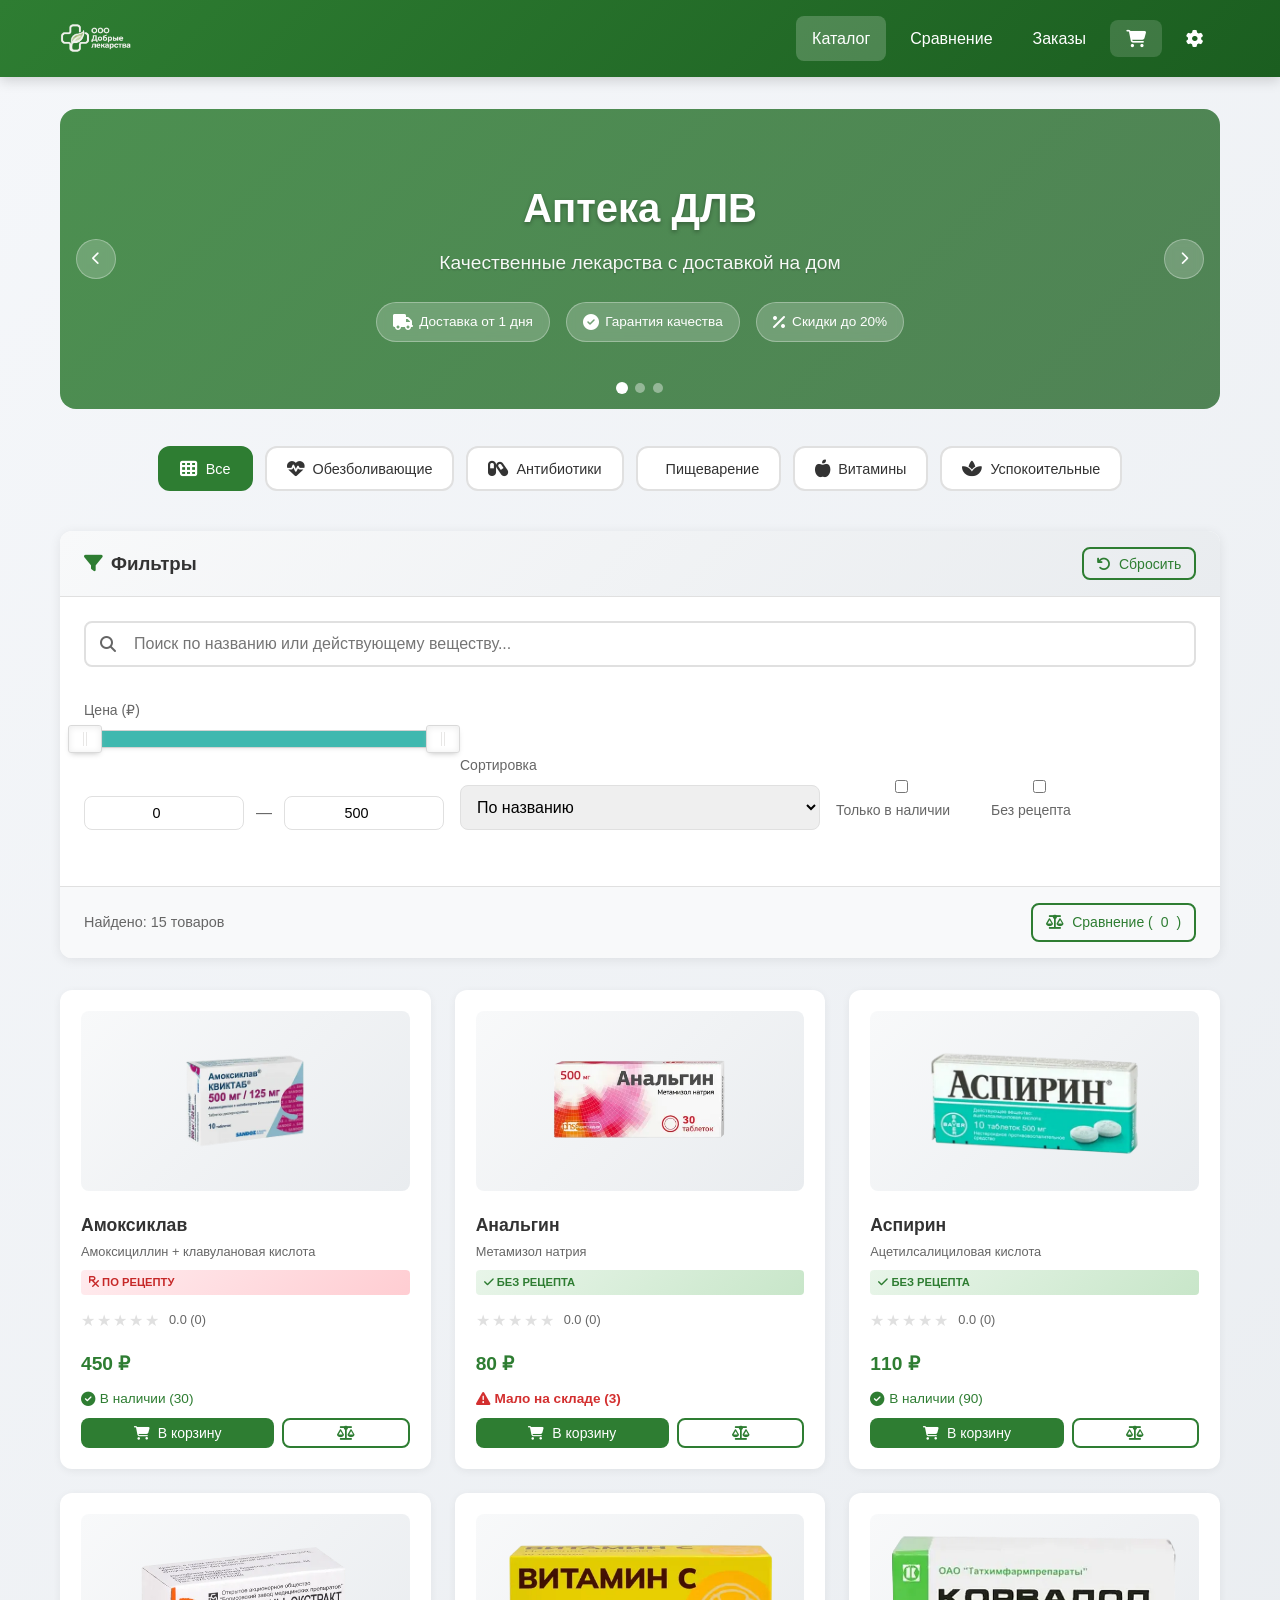
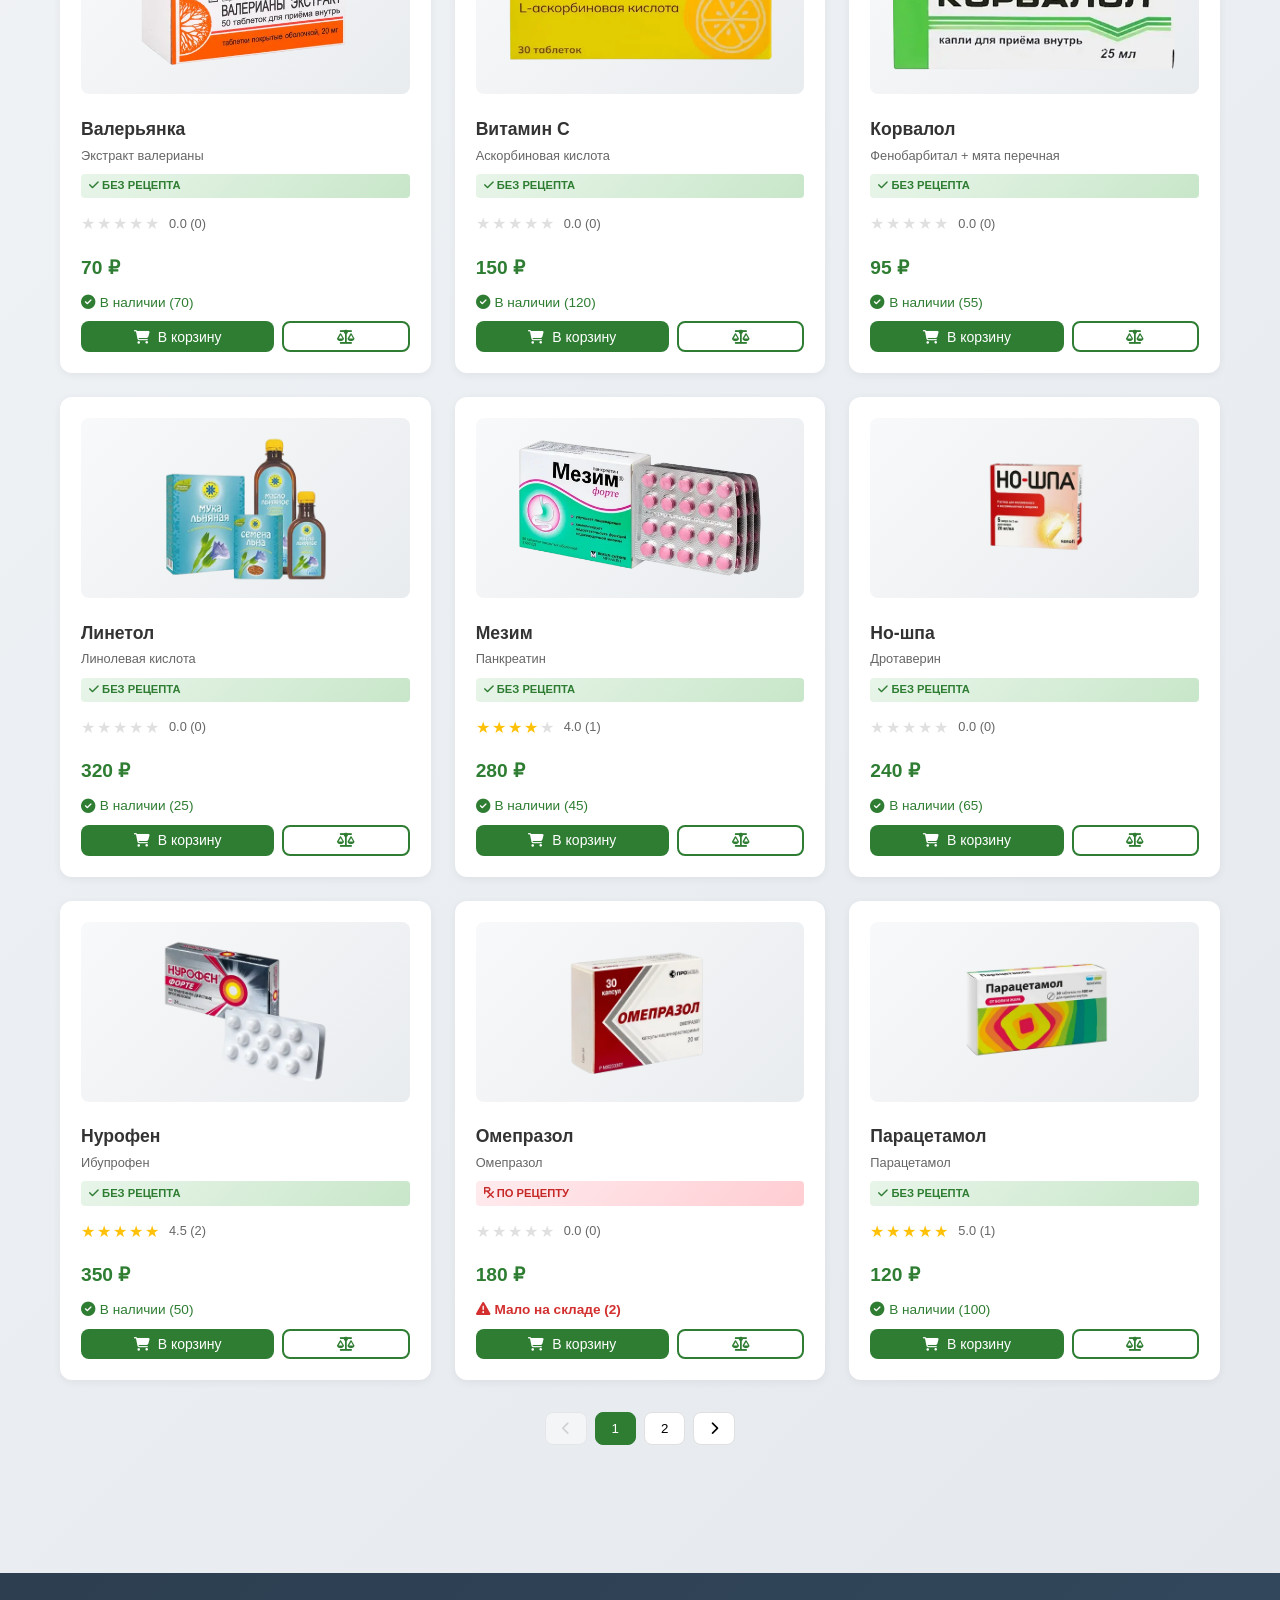
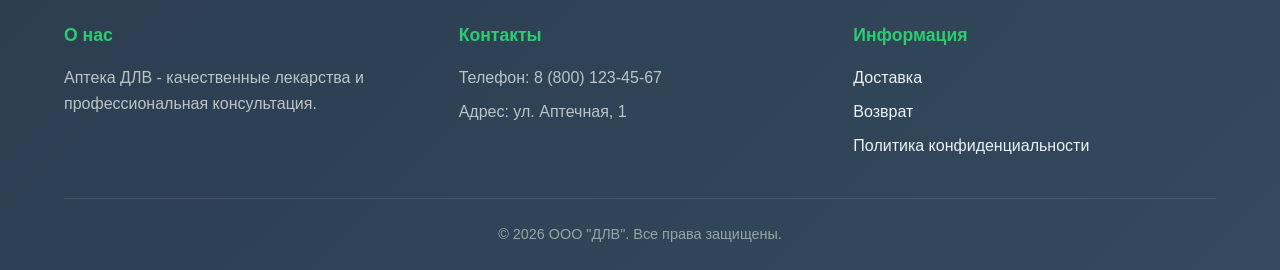
==== commit 47c6ced8: "add logo" ====
--- a/index.html
+++ b/index.html
@@ -13,8 +13,7 @@
         <div class="container">
             <div class="header-content">
                 <a href="index.html" class="logo">
-                    <span class="logo-icon">Д</span>
-                    Аптека ДЛВ
+                    <img src="assets/images/logo.png" alt="Логотип Аптека ДЛВ" class="logo-image">
                 </a>
                 <nav>
                     <a href="index.html" class="active">Каталог</a>
--- a/css/style.css
+++ b/css/style.css
@@ -55,13 +55,16 @@
 }
 
 .logo {
-    font-size: 1.5rem;
-    font-weight: bold;
-    color: white;
     text-decoration: none;
     display: flex;
     align-items: center;
     gap: 0.5rem;
+}
+
+.logo-image {
+    height: 40px;
+    width: auto;
+    object-fit: contain;
 }
 
 .logo-icon {
